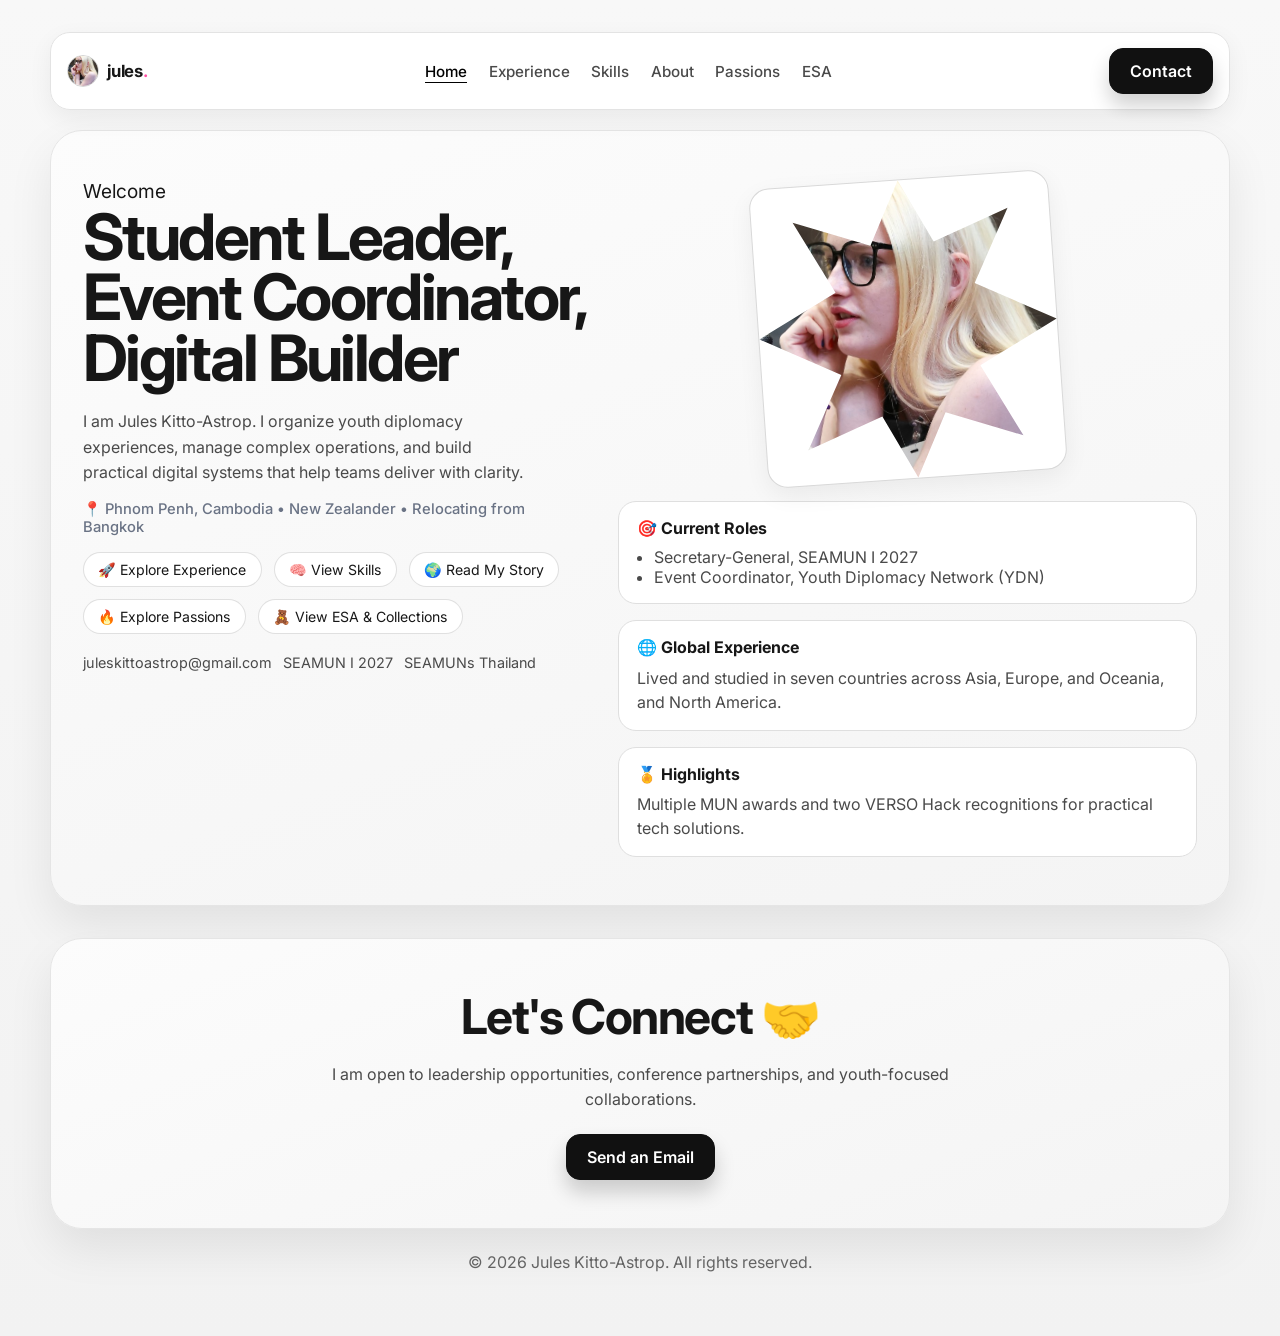
==== index.html @ 51fb6c1b "Add ESA page with featured support animal profiles. Introduce a new Emotional Support Animals page, " ====
<!DOCTYPE html>
<html lang="en">
  <head>
    <meta charset="UTF-8" />
    <meta name="viewport" content="width=device-width, initial-scale=1.0" />
    <title>Jules Kitto-Astrop - Home</title>
    <meta
      name="description"
      content="Home page for Jules Kitto-Astrop - student leader, event coordinator, and youth diplomacy organizer."
    />
    <link rel="preconnect" href="https://fonts.googleapis.com" />
    <link rel="preconnect" href="https://fonts.gstatic.com" crossorigin />
    <link
      href="https://fonts.googleapis.com/css2?family=Inter:wght@400;500;600;700;800&display=swap"
      rel="stylesheet"
    />
    <link rel="stylesheet" href="styles.css" />
  </head>
  <body>
    <div class="grain-overlay"></div>
    <header class="site-header">
      <a class="logo" href="index.html">
        <img src="assets/profile-photo.png" alt="Jules Kitto-Astrop" />
        <span>jules<span class="logo-dot">.</span></span>
      </a>
      <button class="menu-toggle" aria-label="Toggle menu" aria-expanded="false">
        <span></span><span></span><span></span>
      </button>
      <nav class="site-nav" id="site-nav">
        <a class="nav-current" href="index.html">Home</a>
        <a href="experience.html">Experience</a>
        <a href="skills.html">Skills</a>
        <a href="about.html">About</a>
        <a href="passions.html">Passions</a>
        <a href="esa.html">ESA</a>
      </nav>
      <a class="cta-button" href="mailto:juleskittoastrop@gmail.com">Contact</a>
    </header>

    <main>
      <section class="hero shell-card reveal-target" id="home">
        <div class="hero-copy">
          <p class="eyebrow">Welcome</p>
          <h1>Student Leader, Event Coordinator, Digital Builder</h1>
          <p class="hero-description">
            I am Jules Kitto-Astrop. I organize youth diplomacy experiences,
            manage complex operations, and build practical digital systems that
            help teams deliver with clarity.
          </p>
          <p class="hero-meta">📍 Phnom Penh, Cambodia • New Zealander • Relocating from Bangkok</p>
          <div class="quick-links">
            <a href="experience.html">🚀 Explore Experience</a>
            <a href="skills.html">🧠 View Skills</a>
            <a href="about.html">🌍 Read My Story</a>
            <a href="passions.html">🔥 Explore Passions</a>
            <a href="esa.html">🧸 View ESA & Collections</a>
          </div>
          <div class="social-row">
            <a href="mailto:juleskittoastrop@gmail.com">juleskittoastrop@gmail.com</a>
            <a href="https://seamun.com" target="_blank" rel="noreferrer">SEAMUN I 2027</a>
            <a href="https://seamuns.site" target="_blank" rel="noreferrer">SEAMUNs Thailand</a>
          </div>
        </div>

        <div class="hero-visual" aria-label="Professional highlights">
          <figure class="star-profile">
            <img src="assets/profile-photo.png" alt="Jules Kitto-Astrop at a conference" />
          </figure>
          <article class="stat-card">
            <h3>🎯 Current Roles</h3>
            <ul>
              <li>Secretary-General, SEAMUN I 2027</li>
              <li>Event Coordinator, Youth Diplomacy Network (YDN)</li>
            </ul>
          </article>
          <article class="stat-card">
            <h3>🌐 Global Experience</h3>
            <p>
              Lived and studied in seven countries across Asia, Europe, and
              Oceania, and North America.
            </p>
          </article>
          <article class="stat-card">
            <h3>🏅 Highlights</h3>
            <p>
              Multiple MUN awards and two VERSO Hack recognitions for practical
              tech solutions.
            </p>
          </article>
        </div>
      </section>

      <section class="contact-section shell-card reveal-target">
        <h2>Let's Connect 🤝</h2>
        <p>
          I am open to leadership opportunities, conference partnerships, and
          youth-focused collaborations.
        </p>
        <a href="mailto:juleskittoastrop@gmail.com" class="cta-button">Send an Email</a>
      </section>
    </main>

    <footer>
      <p>© <span id="year"></span> Jules Kitto-Astrop. All rights reserved.</p>
    </footer>

    <script src="script.js"></script>
  </body>
</html>
---- styles.css ----
:root {
  --bg: #f2f2f2;
  --card: #f7f7f7;
  --surface: #ffffff;
  --text: #171717;
  --muted: #4a4a4a;
  --line: rgba(0, 0, 0, 0.12);
  --primary: #111111;
  --shadow-lg: 0 20px 45px rgba(0, 0, 0, 0.08);
  --shadow-sm: 0 8px 24px rgba(0, 0, 0, 0.06);
}

* {
  box-sizing: border-box;
}

html {
  scroll-behavior: smooth;
}

body {
  margin: 0;
  font-family: "Inter", sans-serif;
  background: linear-gradient(180deg, #f8f8f8, var(--bg));
  color: var(--text);
  min-height: 100vh;
  padding: 2rem 1.25rem 3rem;
}

.grain-overlay {
  position: fixed;
  inset: 0;
  pointer-events: none;
  background-image: radial-gradient(rgba(45, 58, 80, 0.06) 0.35px, transparent 0.35px);
  background-size: 4px 4px;
  opacity: 0.18;
  z-index: -1;
}

.site-header {
  max-width: 1180px;
  margin: 0 auto 1.25rem;
  background: rgba(255, 255, 255, 0.92);
  border: 1px solid #e3e3e3;
  backdrop-filter: blur(16px);
  border-radius: 20px;
  padding: 0.95rem 1rem;
  display: flex;
  align-items: center;
  justify-content: space-between;
  gap: 1rem;
  box-shadow: var(--shadow-sm);
  position: sticky;
  top: 1rem;
  z-index: 10;
}

.logo {
  display: inline-flex;
  align-items: center;
  gap: 0.5rem;
  text-decoration: none;
  font-weight: 700;
  font-size: 1.05rem;
  color: var(--text);
  letter-spacing: -0.01em;
  white-space: nowrap;
}

.logo img {
  width: 32px;
  height: 32px;
  border-radius: 999px;
  object-fit: cover;
  border: 1px solid #d4d4d4;
}

.logo-dot {
  color: #ff4fa3;
}

.site-nav {
  display: flex;
  gap: 1.35rem;
}

.site-nav a {
  text-decoration: none;
  color: var(--muted);
  font-weight: 500;
  font-size: 0.95rem;
}

.site-nav a.nav-current {
  color: #000000;
  text-decoration: underline;
  text-underline-offset: 5px;
}

.site-nav a:hover,
.site-nav a:focus-visible {
  color: #000000;
}

.cta-button {
  display: inline-flex;
  align-items: center;
  justify-content: center;
  border: 1px solid #111111;
  border-radius: 14px;
  background: #111111;
  color: #ffffff;
  text-decoration: none;
  font-weight: 600;
  padding: 0.75rem 1.25rem;
  box-shadow: 0 12px 20px rgba(0, 0, 0, 0.18);
  transition: transform 0.25s ease;
}

.cta-button:hover,
.cta-button:focus-visible {
  transform: translateY(-2px);
}

.menu-toggle {
  display: none;
  background: transparent;
  border: 0;
  width: 42px;
  height: 42px;
  border-radius: 10px;
  cursor: pointer;
}

.menu-toggle span {
  display: block;
  width: 22px;
  height: 2px;
  background: var(--text);
  margin: 4px auto;
}

main {
  max-width: 1180px;
  margin: 0 auto;
  display: grid;
  gap: 2rem;
}

.shell-card {
  background: linear-gradient(160deg, #fcfcfc, #f4f4f4);
  border: 1px solid #e5e5e5;
  border-radius: 32px;
  box-shadow: var(--shadow-lg);
}

.hero {
  padding: 3rem 2rem;
  display: grid;
  grid-template-columns: 1fr 1.15fr;
  gap: 2rem;
  overflow: hidden;
}

.eyebrow {
  font-size: 1.2rem;
  margin: 0 0 0.2rem;
}

h1 {
  margin: 0;
  font-size: clamp(2.2rem, 5vw, 4.2rem);
  line-height: 0.95;
  letter-spacing: -0.04em;
  text-transform: none;
}

.hero-description {
  max-width: 440px;
  margin: 1.25rem 0;
  color: var(--muted);
  line-height: 1.6;
}

.hero-meta {
  margin: -0.35rem 0 1rem;
  color: #6a7385;
  font-weight: 500;
  font-size: 0.92rem;
}

.quick-links {
  display: flex;
  flex-wrap: wrap;
  gap: 0.75rem;
  margin-bottom: 1.25rem;
}

.quick-links a {
  text-decoration: none;
  color: var(--text);
  background: #ffffff;
  border-radius: 999px;
  border: 1px solid var(--line);
  font-size: 0.88rem;
  padding: 0.5rem 0.9rem;
}

.social-row {
  display: flex;
  flex-wrap: wrap;
  gap: 0.7rem;
  align-items: center;
  color: var(--muted);
  font-size: 0.9rem;
}

.social-row a {
  color: inherit;
  text-decoration: none;
}

.social-row a:hover {
  color: var(--primary);
}

.hero-visual {
  display: grid;
  grid-template-columns: 1fr;
  gap: 1rem;
}

.star-profile {
  margin: 0 auto 0.35rem;
  width: min(300px, 75%);
  aspect-ratio: 1 / 1;
  padding: 10px;
  background: #ffffff;
  border: 1px solid #d9d9d9;
  border-radius: 20px;
  box-shadow: var(--shadow-sm);
  transform: rotate(-4deg);
}

.star-profile img {
  width: 100%;
  height: 100%;
  object-fit: cover;
  object-position: 52% 32%;
  transform: scale(1.14);
  display: block;
  clip-path: polygon(
    50% 3%,
    60% 23%,
    84% 14%,
    72% 37%,
    97% 50%,
    72% 63%,
    84% 86%,
    60% 77%,
    50% 97%,
    40% 77%,
    16% 86%,
    28% 63%,
    3% 50%,
    28% 37%,
    16% 14%,
    40% 23%
  );
}

.stat-card {
  border-radius: 18px;
  border: 1px solid #dfdfdf;
  background: #ffffff;
  padding: 1rem 1.1rem;
}

.stat-card h3 {
  margin: 0 0 0.55rem;
  font-size: 1rem;
}

.stat-card ul {
  margin: 0;
  padding-left: 1.1rem;
  color: var(--muted);
}

.stat-card p {
  margin: 0;
  color: var(--muted);
  line-height: 1.5;
}

.browser-section {
  padding: 1.7rem;
}

.browser-frame {
  border: 1px solid #dddddd;
  border-radius: 22px;
  overflow: hidden;
  background: #fff;
}

.browser-bar {
  display: flex;
  align-items: center;
  gap: 0.45rem;
  padding: 0.7rem 0.9rem;
  border-bottom: 1px solid #e9e9e9;
}

.browser-bar span {
  width: 10px;
  height: 10px;
  border-radius: 999px;
}

.browser-bar span:nth-child(1) {
  background: #acacac;
}

.browser-bar span:nth-child(2) {
  background: #8f8f8f;
}

.browser-bar span:nth-child(3) {
  background: #6d6d6d;
}

.browser-bar p {
  margin: 0 auto;
  color: #6f6f6f;
  font-size: 0.85rem;
}

.browser-content {
  padding: clamp(1.5rem, 5vw, 3.25rem);
  min-height: 360px;
}

.browser-content .intro {
  color: #6b6b6b;
  margin: 0 0 0.65rem;
  text-transform: uppercase;
  letter-spacing: 0.08em;
  font-size: 0.78rem;
}

.browser-content h2 {
  max-width: 850px;
  margin: 0;
  line-height: 1.1;
  font-size: clamp(2rem, 5vw, 4rem);
  letter-spacing: -0.04em;
}

.floating-tags {
  display: flex;
  flex-wrap: wrap;
  gap: 0.75rem;
  margin-top: 1.5rem;
}

.floating-tags span {
  padding: 0.35rem 0.75rem;
  border-radius: 999px;
  font-size: 0.92rem;
  font-weight: 500;
  transform: none;
  border: 1px solid #d4d4d4;
  background: #f7f7f7;
}

.services-section h2,
.works-section h2 {
  font-size: clamp(1.7rem, 4vw, 2.4rem);
  margin: 0 0 1rem;
}

.page-intro {
  padding: clamp(1.6rem, 5vw, 2.8rem);
}

.info-panel {
  padding: clamp(1.4rem, 4vw, 2rem);
}

.info-panel h2 {
  margin: 0 0 1rem;
  font-size: clamp(1.35rem, 3.2vw, 2rem);
}

.passport-section .passport-frame {
  border: 1px solid #d9d9d9;
  border-radius: 28px;
  background: #ffffff;
  padding: 0.6rem;
  box-shadow: var(--shadow-sm);
  overflow: hidden;
}

.passport-section img {
  width: 100%;
  height: auto;
  display: block;
  border-radius: 22px;
}

.info-grid {
  display: grid;
  grid-template-columns: repeat(2, minmax(0, 1fr));
  gap: 1rem;
}

.service-grid,
.works-grid {
  display: grid;
  grid-template-columns: repeat(3, minmax(0, 1fr));
  gap: 1rem;
}

.service-grid article,
.work-card {
  background: #f8f8f8;
  border: 1px solid var(--line);
  border-radius: 18px;
  padding: 1.25rem;
  box-shadow: var(--shadow-sm);
  position: relative;
}

.service-grid h3,
.work-card h3 {
  margin: 0 0 0.5rem;
  font-size: 1.1rem;
}

.service-grid p,
.work-card p {
  margin: 0;
  color: var(--muted);
  line-height: 1.55;
}

.esa-feature-card img {
  width: 100%;
  max-width: 190px;
  display: block;
  margin: 0 auto 0.7rem;
}

.esa-feature-card p + p {
  margin-top: 0.32rem;
}

.work-card ul {
  margin: 0.65rem 0 0;
  padding-left: 1.1rem;
  color: var(--muted);
  line-height: 1.55;
}

.work-card li + li {
  margin-top: 0.35rem;
}

.experience-logo {
  width: 76px;
  height: 76px;
  object-fit: contain;
  display: block;
  margin: 0;
  position: absolute;
  top: 1rem;
  right: 1rem;
}

.work-card.has-experience-logo {
  padding-right: 6.4rem;
}

.school-logo {
  width: 68px;
  height: 68px;
  object-fit: contain;
  display: block;
  margin: 0;
  position: absolute;
  right: 0.95rem;
  bottom: 0.9rem;
}

.logo-tight {
  object-fit: cover;
  transform: scale(1.28);
  transform-origin: center;
}

.work-card.has-school-logo {
  padding-right: 5.6rem;
  padding-bottom: 5.2rem;
}

.education-3d-timeline {
  display: flex;
  gap: 0.7rem;
  overflow-x: auto;
  padding: 0.35rem;
  scroll-snap-type: x mandatory;
  scroll-behavior: smooth;
}

.timeline-node {
  flex: 0 0 90px;
  min-height: 96px;
  scroll-snap-align: center;
  display: flex;
  align-items: center;
  justify-content: center;
  gap: 0.65rem;
  background: #f8f8f8;
  border: 1px solid #d9d9d9;
  border-radius: 16px;
  padding: 0.7rem;
  box-shadow: var(--shadow-sm);
  transition: flex-basis 260ms ease, transform 260ms ease, border-color 260ms ease, box-shadow 260ms ease;
  cursor: pointer;
  transform: translateY(0);
}

.timeline-node:hover,
.timeline-node:focus-visible,
.timeline-node.is-active {
  flex-basis: 340px;
  justify-content: flex-start;
  transform: translateY(-1px);
  border-color: #111111;
  box-shadow: 0 12px 24px rgba(0, 0, 0, 0.14);
}

.timeline-node:focus-visible {
  outline: 2px solid #111111;
  outline-offset: 2px;
}

.timeline-details {
  max-width: 0;
  opacity: 0;
  overflow: hidden;
  transform: translateX(8px);
  transition: max-width 260ms ease, opacity 220ms ease, transform 220ms ease;
}

.timeline-node:hover .timeline-details,
.timeline-node:focus-visible .timeline-details,
.timeline-node.is-active .timeline-details {
  max-width: 280px;
  opacity: 1;
  transform: translateX(0);
}

.timeline-grade {
  display: inline-block;
  font-size: 0.8rem;
  font-weight: 700;
  letter-spacing: 0.03em;
  color: #3f3f3f;
  text-transform: uppercase;
  margin-bottom: 0.3rem;
}

.timeline-node h3 {
  margin: 0;
  font-size: 1rem;
}

.timeline-logo {
  width: 60px;
  height: 60px;
  object-fit: contain;
  display: block;
  flex-shrink: 0;
}

.timeline-logo.logo-tight {
  object-fit: cover;
  transform: scale(1.2);
}

.journey-map-wrap {
  position: relative;
  margin-top: 0.65rem;
  width: 100%;
  aspect-ratio: 950 / 620;
  border-radius: 18px;
  border: 1px solid #dbdbdb;
  background:
    radial-gradient(circle at 10% 18%, rgba(29, 87, 150, 0.08), transparent 36%),
    radial-gradient(circle at 82% 78%, rgba(18, 124, 111, 0.09), transparent 38%),
    linear-gradient(180deg, #fbfbfb, #f2f2f2);
  overflow: hidden;
}

.journey-controls {
  display: flex;
  align-items: center;
  gap: 0.45rem;
  margin-top: 0.35rem;
}

.journey-play-button {
  border: 1px solid #111111;
  background: #111111;
  color: #ffffff;
  border-radius: 999px;
  padding: 0.45rem 0.85rem;
  font-size: 0.82rem;
  font-weight: 600;
  cursor: pointer;
}

.journey-zoom-button {
  border: 1px solid #979797;
  background: #ffffff;
  color: #212121;
  border-radius: 999px;
  padding: 0.34rem 0.65rem;
  font-size: 0.78rem;
  font-weight: 600;
  cursor: pointer;
}

.journey-map-lines {
  position: absolute;
  inset: 0;
  width: 100%;
  height: 100%;
  z-index: 2;
}

.journey-map-scene {
  position: absolute;
  inset: 0;
  transform-origin: center center;
  transition: transform 180ms ease;
}

.journey-world-map {
  position: absolute;
  inset: 0;
  width: 100%;
  height: 100%;
  object-fit: fill;
  opacity: 0.4;
  filter: grayscale(0.2) contrast(1.1);
}

.journey-map-lines polyline {
  fill: none;
  stroke: #27364f;
  stroke-width: 3;
  stroke-linecap: round;
  stroke-linejoin: round;
  stroke-dasharray: 10 7;
  opacity: 0.9;
}

.journey-travel-dot {
  position: absolute;
  width: auto;
  height: auto;
  font-size: 1.75rem;
  line-height: 1;
  transform: translate(-50%, -50%) rotate(var(--plane-rotation, 0deg));
  transform-origin: center center;
  z-index: 4;
  pointer-events: none;
}

.journey-point {
  position: absolute;
  left: var(--x);
  top: var(--y);
  width: 0;
  height: 0;
  z-index: 3;
}

.point-pin {
  position: absolute;
  left: 0;
  top: 50%;
  transform: translate(-50%, -50%);
  font-size: 1.15rem;
  line-height: 1;
  transition: transform 160ms ease;
}

.journey-point:hover .point-pin,
.journey-point:focus-within .point-pin {
  transform: translate(-50%, -50%) scale(1.45);
}

.journey-country-popup {
  position: absolute;
  width: 220px;
  background: rgba(255, 255, 255, 0.96);
  border: 1px solid #d7d7d7;
  border-radius: 14px;
  box-shadow: 0 14px 30px rgba(0, 0, 0, 0.16);
  padding: 0.5rem;
  z-index: 5;
  opacity: 0;
  pointer-events: none;
  transition: opacity 140ms ease;
}

.journey-country-popup.is-visible {
  opacity: 1;
}

.journey-country-popup img {
  width: 100%;
  height: 90px;
  object-fit: cover;
  border-radius: 10px;
  display: block;
}

.journey-country-popup h3 {
  margin: 0.45rem 0 0.15rem;
  font-size: 0.92rem;
}

.journey-country-popup p {
  margin: 0.08rem 0;
  font-size: 0.75rem;
  color: #333333;
  line-height: 1.35;
}

.work-card a {
  text-decoration: none;
  display: inline-block;
  margin-top: 1rem;
  color: #151515;
  font-weight: 600;
  border-bottom: 1px solid #151515;
}

.contact-section {
  padding: clamp(1.5rem, 5vw, 3rem);
  text-align: center;
}

.contact-section h2 {
  margin: 0;
  font-size: clamp(1.8rem, 4.5vw, 3rem);
  letter-spacing: -0.03em;
}

.contact-section p {
  max-width: 680px;
  margin: 0.95rem auto 1.35rem;
  color: var(--muted);
  line-height: 1.6;
}

footer {
  text-align: center;
  margin-top: 1.4rem;
  color: #666666;
}

.reveal {
  opacity: 0;
  transform: translateY(22px);
  transition: opacity 0.75s ease, transform 0.75s ease;
}

.reveal.is-visible {
  opacity: 1;
  transform: translateY(0);
}

@media (max-width: 1040px) {
  .hero {
    grid-template-columns: 1fr;
  }

  .service-grid,
  .works-grid {
    grid-template-columns: repeat(2, minmax(0, 1fr));
  }
}

@media (max-width: 760px) {
  body {
    padding: 1rem 0.9rem 2rem;
  }

  .site-header {
    flex-wrap: wrap;
  }

  .menu-toggle {
    display: block;
    margin-left: auto;
  }

  .site-nav {
    width: 100%;
    display: none;
    order: 3;
    padding-top: 0.25rem;
    justify-content: flex-start;
  }

  .site-nav.is-open {
    display: flex;
  }

  .cta-button {
    display: none;
  }

  .hero {
    padding: 1.4rem 1rem;
  }

  .star-profile {
    width: min(250px, 82%);
    transform: rotate(-2deg);
  }

  .service-grid,
  .works-grid,
  .info-grid {
    grid-template-columns: 1fr;
  }

  .experience-logo {
    width: 62px;
    height: 62px;
    top: 0.85rem;
    right: 0.85rem;
  }

  .work-card.has-experience-logo {
    padding-right: 5.25rem;
  }

  .school-logo {
    width: 60px;
    height: 60px;
    right: 0.8rem;
    bottom: 0.8rem;
  }

  .work-card.has-school-logo {
    padding-right: 5rem;
    padding-bottom: 4.8rem;
  }

  .education-3d-timeline {
    gap: 0.55rem;
  }

  .timeline-node {
    flex-basis: 84px;
    min-height: 90px;
    padding: 0.6rem;
  }

  .timeline-node:hover,
  .timeline-node:focus-visible,
  .timeline-node.is-active {
    flex-basis: 268px;
  }

  .timeline-details {
    max-width: 0;
  }

  .timeline-node:hover .timeline-details,
  .timeline-node:focus-visible .timeline-details,
  .timeline-node.is-active .timeline-details {
    max-width: 190px;
  }

  .timeline-logo {
    width: 52px;
    height: 52px;
  }

  .journey-map-wrap {
    aspect-ratio: 950 / 620;
  }

  .point-label {
    font-size: 0.7rem;
  }

}
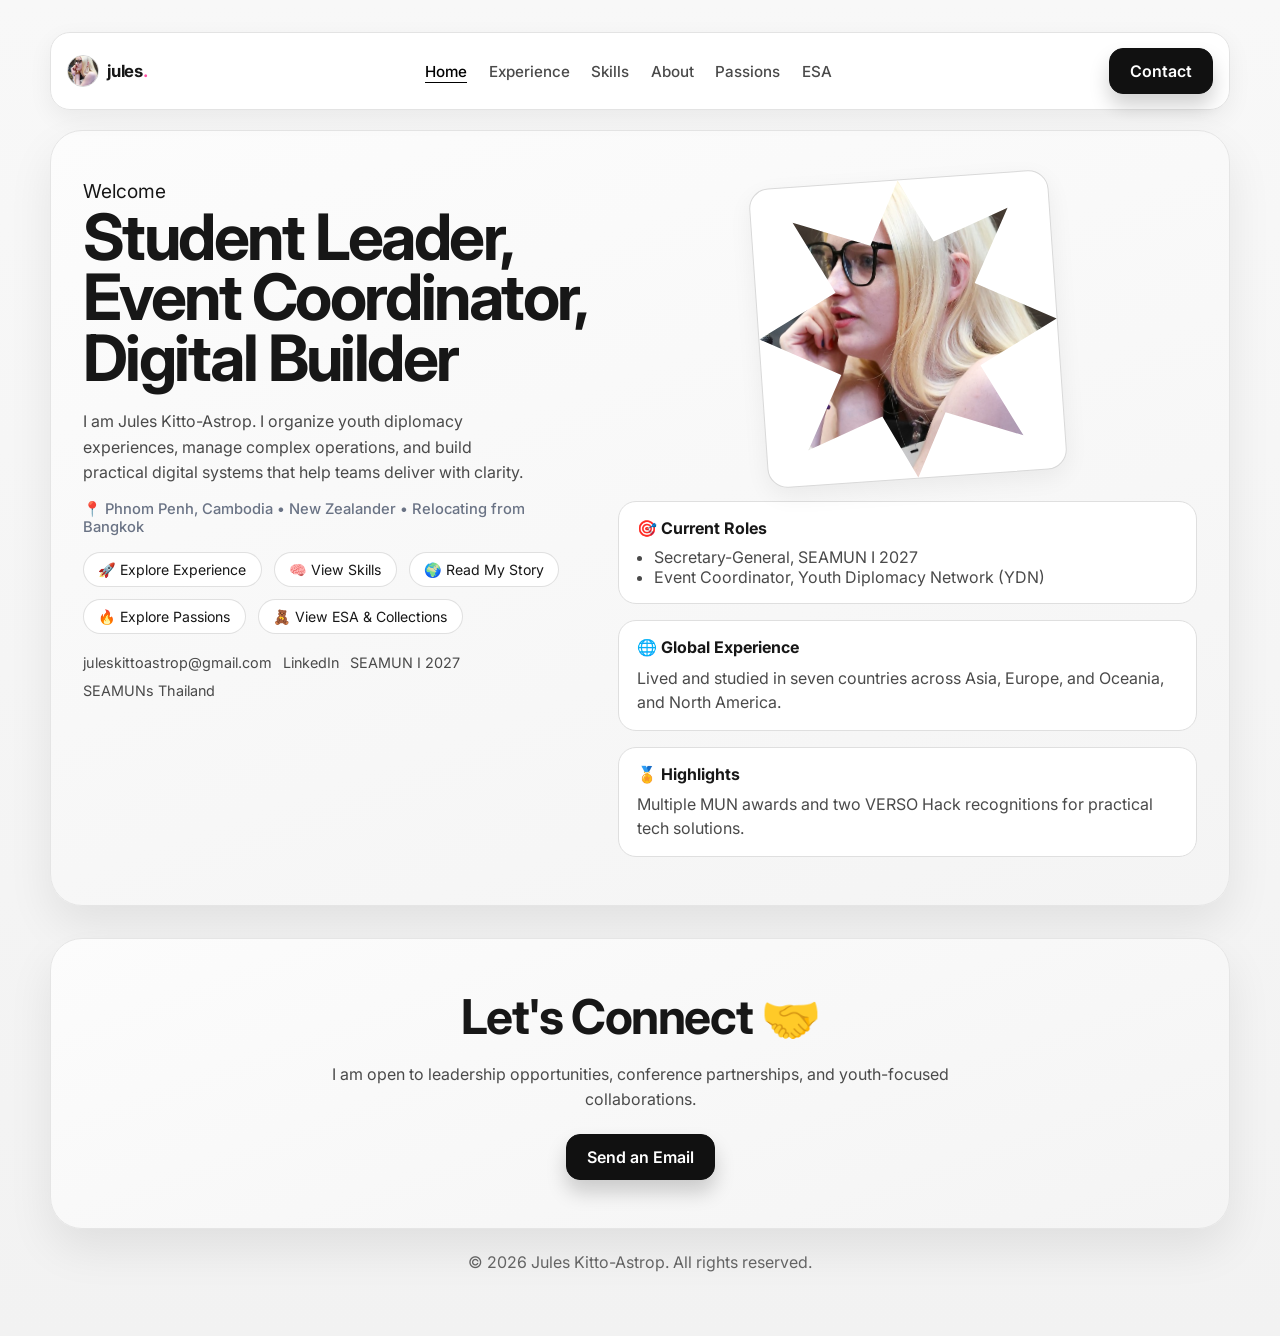
==== commit ec23d2aa: "Add LinkedIn profile link to homepage contact row. Include a direct LinkedIn link alongside email an" ====
--- a/index.html
+++ b/index.html
@@ -57,6 +57,7 @@
           </div>
           <div class="social-row">
             <a href="mailto:juleskittoastrop@gmail.com">juleskittoastrop@gmail.com</a>
+            <a href="https://www.linkedin.com/in/jules-kitto-astrop-10a693330" target="_blank" rel="noreferrer">LinkedIn</a>
             <a href="https://seamun.com" target="_blank" rel="noreferrer">SEAMUN I 2027</a>
             <a href="https://seamuns.site" target="_blank" rel="noreferrer">SEAMUNs Thailand</a>
           </div>
--- a/styles.css
+++ b/styles.css
@@ -456,6 +456,47 @@
   margin-top: 0.32rem;
 }
 
+.esa-fun-fact {
+  position: absolute;
+  top: 0.7rem;
+  right: 0.7rem;
+  z-index: 2;
+}
+
+.esa-fun-fact-icon {
+  display: inline-grid;
+  place-items: center;
+  width: 1.4rem;
+  height: 1.4rem;
+  border-radius: 999px;
+  background: #ffffff;
+  border: 1px solid #d5d5d5;
+  font-size: 0.8rem;
+  cursor: help;
+}
+
+.esa-fun-fact-text {
+  position: absolute;
+  top: calc(100% + 0.4rem);
+  right: 0;
+  width: 220px;
+  padding: 0.45rem 0.55rem;
+  border-radius: 10px;
+  border: 1px solid #d5d5d5;
+  background: #ffffff;
+  color: #232323;
+  font-size: 0.74rem;
+  line-height: 1.35;
+  box-shadow: 0 10px 20px rgba(0, 0, 0, 0.12);
+  opacity: 0;
+  pointer-events: none;
+  transition: opacity 120ms ease;
+}
+
+.esa-fun-fact:hover .esa-fun-fact-text {
+  opacity: 1;
+}
+
 .work-card ul {
   margin: 0.65rem 0 0;
   padding-left: 1.1rem;
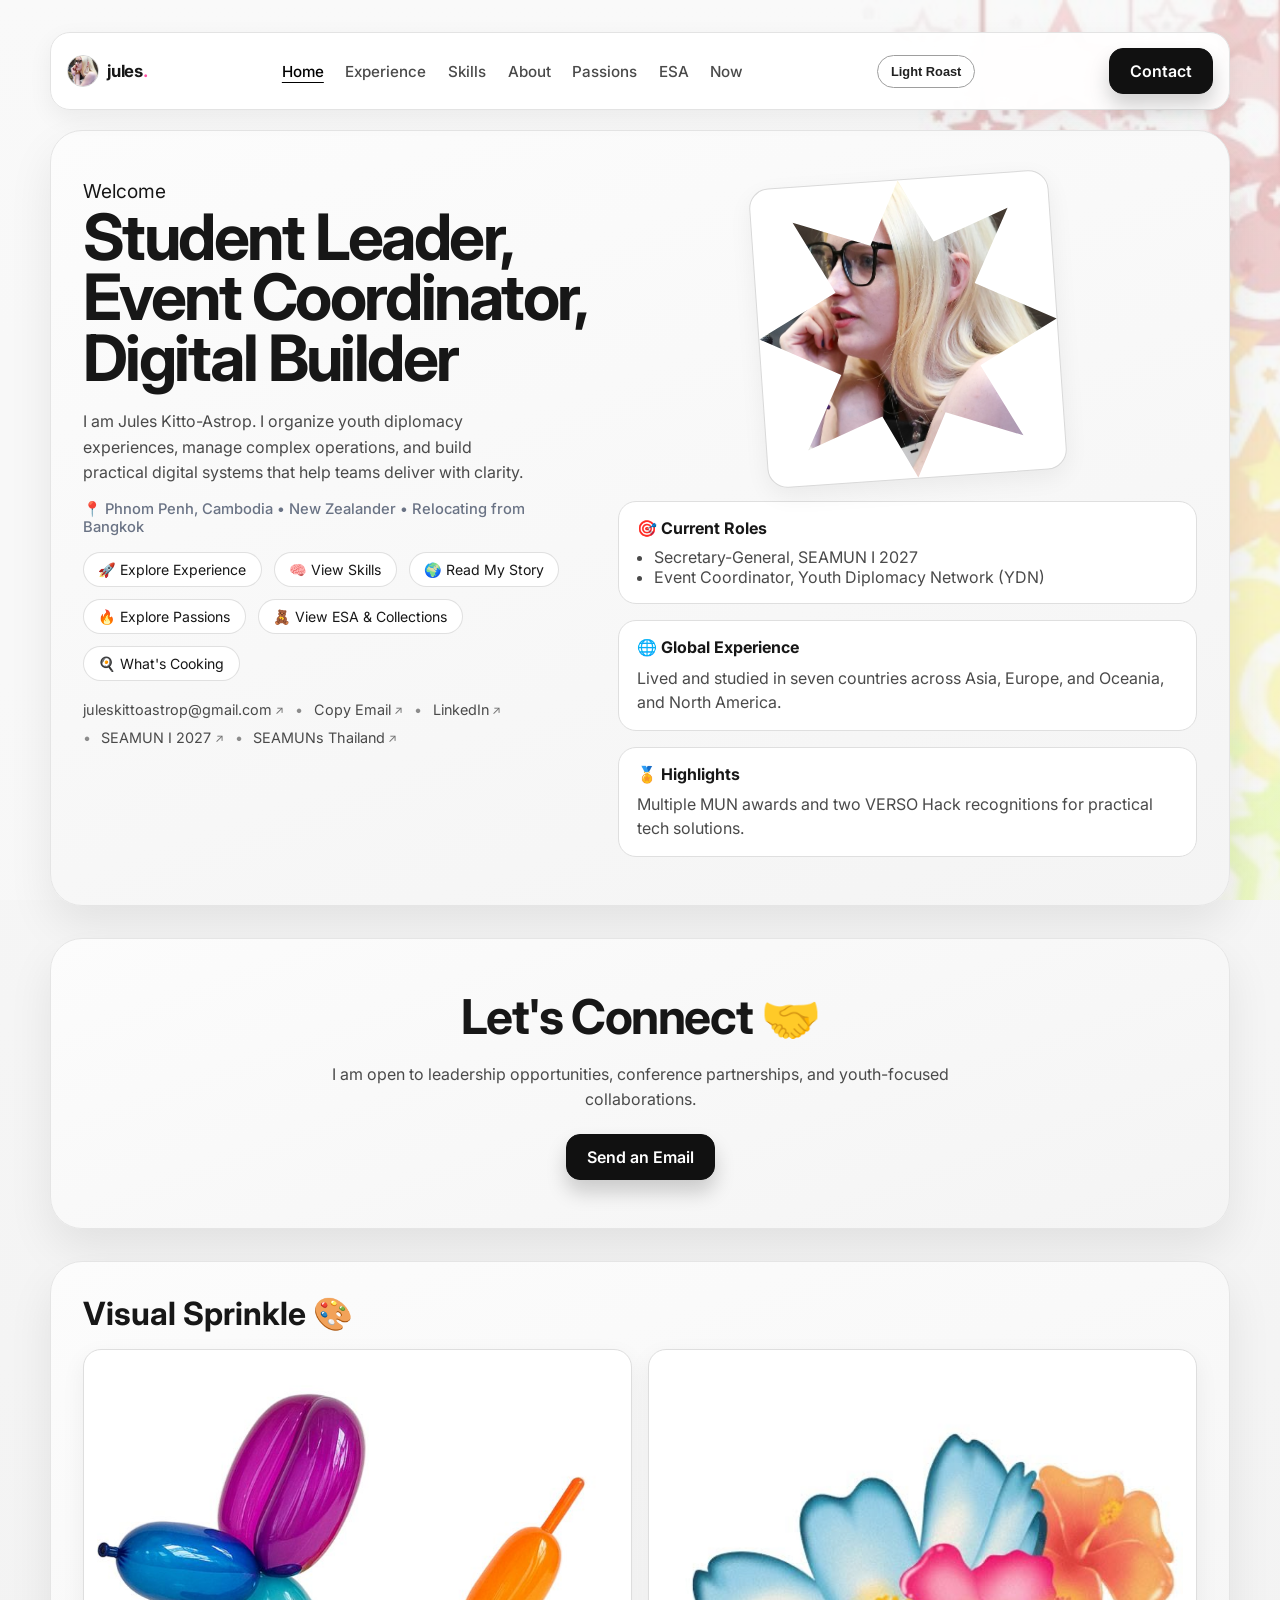
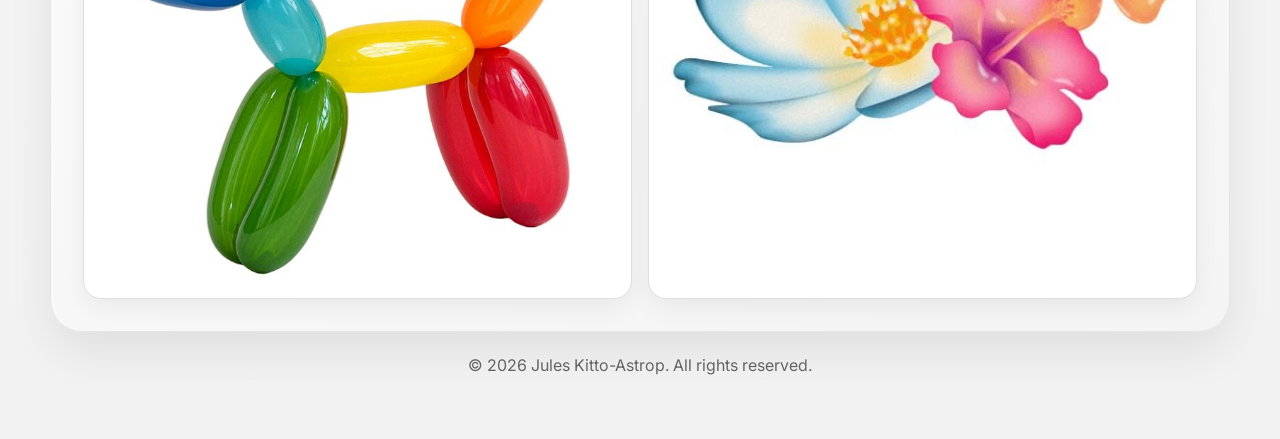
==== commit 181ed2cd: "Add toast-themed interactions, now page, and decorative graphics. Introduce roast-mode theme toggles" ====
--- a/index.html
+++ b/index.html
@@ -33,7 +33,9 @@
         <a href="about.html">About</a>
         <a href="passions.html">Passions</a>
         <a href="esa.html">ESA</a>
+        <a href="now.html">Now</a>
       </nav>
+      <button class="theme-roast-toggle" type="button" data-theme-toggle>Light Roast</button>
       <a class="cta-button" href="mailto:juleskittoastrop@gmail.com">Contact</a>
     </header>
 
@@ -54,9 +56,11 @@
             <a href="about.html">🌍 Read My Story</a>
             <a href="passions.html">🔥 Explore Passions</a>
             <a href="esa.html">🧸 View ESA & Collections</a>
+            <a href="now.html">🍳 What's Cooking</a>
           </div>
           <div class="social-row">
             <a href="mailto:juleskittoastrop@gmail.com">juleskittoastrop@gmail.com</a>
+            <a href="#" data-copy-text="juleskittoastrop@gmail.com">Copy Email</a>
             <a href="https://www.linkedin.com/in/jules-kitto-astrop-10a693330" target="_blank" rel="noreferrer">LinkedIn</a>
             <a href="https://seamun.com" target="_blank" rel="noreferrer">SEAMUN I 2027</a>
             <a href="https://seamuns.site" target="_blank" rel="noreferrer">SEAMUNs Thailand</a>
@@ -99,6 +103,18 @@
         </p>
         <a href="mailto:juleskittoastrop@gmail.com" class="cta-button">Send an Email</a>
       </section>
+
+      <section class="shell-card info-panel reveal-target graphic-showcase">
+        <h2>Visual Sprinkle 🎨</h2>
+        <div class="graphic-showcase-grid">
+          <article class="graphic-chip">
+            <img src="assets/graphic-balloon-dog.png" alt="Colorful balloon dog graphic" />
+          </article>
+          <article class="graphic-chip">
+            <img src="assets/graphic-flowers.png" alt="Colorful flower graphic cluster" />
+          </article>
+        </div>
+      </section>
     </main>
 
     <footer>
--- a/styles.css
+++ b/styles.css
@@ -10,6 +10,18 @@
   --shadow-sm: 0 8px 24px rgba(0, 0, 0, 0.06);
 }
 
+:root[data-theme="dark"] {
+  --bg: #111214;
+  --card: #17191d;
+  --surface: #1c1f24;
+  --text: #f2f3f5;
+  --muted: #c2c6cd;
+  --line: rgba(255, 255, 255, 0.14);
+  --primary: #f7f7f7;
+  --shadow-lg: 0 20px 45px rgba(0, 0, 0, 0.45);
+  --shadow-sm: 0 8px 24px rgba(0, 0, 0, 0.4);
+}
+
 * {
   box-sizing: border-box;
 }
@@ -31,9 +43,19 @@
   position: fixed;
   inset: 0;
   pointer-events: none;
-  background-image: radial-gradient(rgba(45, 58, 80, 0.06) 0.35px, transparent 0.35px);
-  background-size: 4px 4px;
-  opacity: 0.18;
+  background-image:
+    url("assets/screen-overlay.png"),
+    radial-gradient(rgba(45, 58, 80, 0.06) 0.35px, transparent 0.35px);
+  background-size:
+    cover,
+    4px 4px;
+  background-repeat:
+    no-repeat,
+    repeat;
+  background-position:
+    center,
+    top left;
+  opacity: 0.22;
   z-index: -1;
 }
 
@@ -55,6 +77,11 @@
   z-index: 10;
 }
 
+:root[data-theme="dark"] .site-header {
+  background: rgba(22, 24, 29, 0.92);
+  border-color: rgba(255, 255, 255, 0.12);
+}
+
 .logo {
   display: inline-flex;
   align-items: center;
@@ -122,6 +149,24 @@
   transform: translateY(-2px);
 }
 
+.theme-roast-toggle {
+  border: 1px solid #9e9e9e;
+  border-radius: 999px;
+  background: #ffffff;
+  color: #212121;
+  font-size: 0.8rem;
+  font-weight: 600;
+  padding: 0.5rem 0.8rem;
+  cursor: pointer;
+  white-space: nowrap;
+}
+
+:root[data-theme="dark"] .theme-roast-toggle {
+  background: #2a2d33;
+  border-color: #4c525b;
+  color: #ededed;
+}
+
 .menu-toggle {
   display: none;
   background: transparent;
@@ -218,10 +263,63 @@
 .social-row a {
   color: inherit;
   text-decoration: none;
+  display: inline-flex;
+  align-items: center;
+  gap: 0.2rem;
 }
 
 .social-row a:hover {
   color: var(--primary);
+}
+
+.social-row a::after {
+  content: "↗";
+  font-size: 0.72rem;
+  opacity: 0.78;
+  text-decoration: none;
+}
+
+.social-row a + a::before {
+  content: "•";
+  margin-right: 0.45rem;
+  color: #8c8c8c;
+  text-decoration: none;
+}
+
+.toast-stack {
+  position: fixed;
+  top: 1.2rem;
+  right: 1.2rem;
+  display: grid;
+  gap: 0.55rem;
+  z-index: 1200;
+}
+
+.toast-bite {
+  background: #171717;
+  color: #ffffff;
+  border-radius: 12px;
+  border: 1px solid rgba(255, 255, 255, 0.2);
+  box-shadow: 0 12px 22px rgba(0, 0, 0, 0.24);
+  padding: 0.58rem 0.75rem;
+  font-size: 0.8rem;
+  line-height: 1.35;
+  opacity: 0;
+  transform: translateY(-6px);
+  animation: toast-in 180ms ease forwards;
+}
+
+:root[data-theme="dark"] .toast-bite {
+  background: #f4f4f4;
+  color: #1b1b1b;
+  border-color: rgba(0, 0, 0, 0.16);
+}
+
+@keyframes toast-in {
+  to {
+    opacity: 1;
+    transform: translateY(0);
+  }
 }
 
 .hero-visual {
@@ -792,6 +890,27 @@
   border-bottom: 1px solid #151515;
 }
 
+.graphic-showcase-grid {
+  display: grid;
+  grid-template-columns: repeat(2, minmax(0, 1fr));
+  gap: 1rem;
+}
+
+.graphic-chip {
+  background: #ffffff;
+  border: 1px solid #dedede;
+  border-radius: 18px;
+  padding: 0.8rem;
+  box-shadow: var(--shadow-sm);
+}
+
+.graphic-chip img {
+  width: 100%;
+  height: auto;
+  display: block;
+  border-radius: 12px;
+}
+
 .contact-section {
   padding: clamp(1.5rem, 5vw, 3rem);
   text-align: center;
@@ -868,6 +987,10 @@
     display: none;
   }
 
+  .theme-roast-toggle {
+    margin-left: auto;
+  }
+
   .hero {
     padding: 1.4rem 1rem;
   }
@@ -880,6 +1003,10 @@
   .service-grid,
   .works-grid,
   .info-grid {
+    grid-template-columns: 1fr;
+  }
+
+  .graphic-showcase-grid {
     grid-template-columns: 1fr;
   }
 
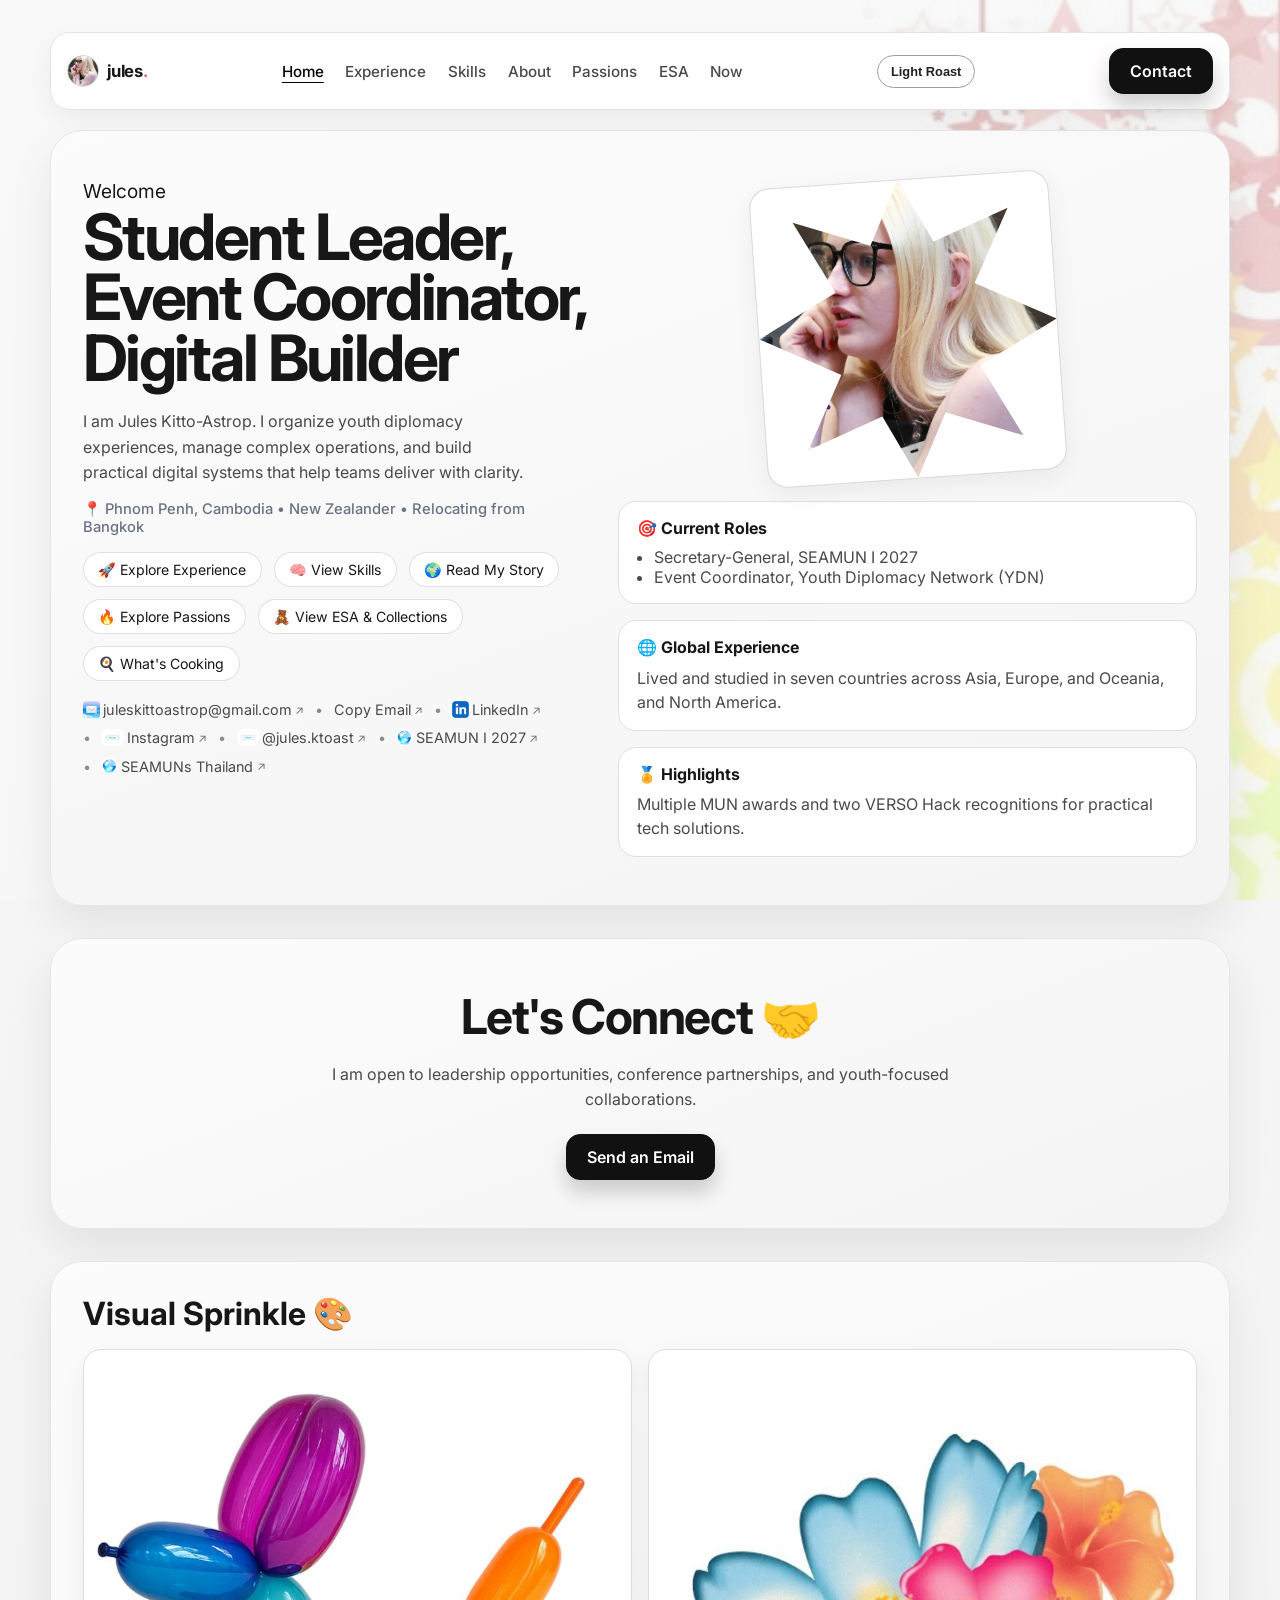
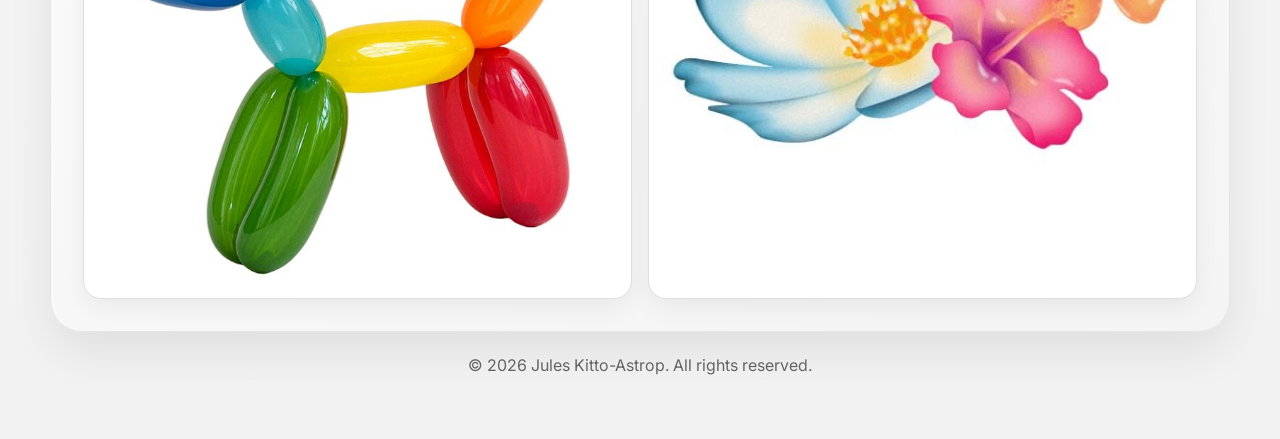
==== commit 557176ed: "Add branded social icons and personal Instagram link. Upgrade homepage social links with custom icon" ====
--- a/index.html
+++ b/index.html
@@ -59,11 +59,31 @@
             <a href="now.html">🍳 What's Cooking</a>
           </div>
           <div class="social-row">
-            <a href="mailto:juleskittoastrop@gmail.com">juleskittoastrop@gmail.com</a>
+            <a href="mailto:juleskittoastrop@gmail.com">
+              <img class="social-icon-email" src="assets/email-icon.png" alt="" aria-hidden="true" />
+              juleskittoastrop@gmail.com
+            </a>
             <a href="#" data-copy-text="juleskittoastrop@gmail.com">Copy Email</a>
-            <a href="https://www.linkedin.com/in/jules-kitto-astrop-10a693330" target="_blank" rel="noreferrer">LinkedIn</a>
-            <a href="https://seamun.com" target="_blank" rel="noreferrer">SEAMUN I 2027</a>
-            <a href="https://seamuns.site" target="_blank" rel="noreferrer">SEAMUNs Thailand</a>
+            <a href="https://www.linkedin.com/in/jules-kitto-astrop-10a693330" target="_blank" rel="noreferrer">
+              <img class="social-icon-linkedin" src="assets/linkedin-icon.png" alt="" aria-hidden="true" />
+              LinkedIn
+            </a>
+            <a href="https://www.instagram.com/seamuns.th/" target="_blank" rel="noreferrer">
+              <img class="social-icon-instagram" src="assets/instagram-icon.png" alt="" aria-hidden="true" />
+              Instagram
+            </a>
+            <a href="https://www.instagram.com/jules.ktoast/" target="_blank" rel="noreferrer">
+              <img class="social-icon-instagram" src="assets/instagram-icon.png" alt="" aria-hidden="true" />
+              @jules.ktoast
+            </a>
+            <a href="https://seamun.com" target="_blank" rel="noreferrer">
+              <img class="social-icon-website" src="assets/website-icon.png" alt="" aria-hidden="true" />
+              SEAMUN I 2027
+            </a>
+            <a href="https://seamuns.site" target="_blank" rel="noreferrer">
+              <img class="social-icon-website" src="assets/website-icon.png" alt="" aria-hidden="true" />
+              SEAMUNs Thailand
+            </a>
           </div>
         </div>
 
--- a/styles.css
+++ b/styles.css
@@ -284,6 +284,38 @@
   margin-right: 0.45rem;
   color: #8c8c8c;
   text-decoration: none;
+}
+
+.social-icon-email {
+  width: 1.05rem;
+  height: 1.05rem;
+  border-radius: 3px;
+  object-fit: cover;
+  flex-shrink: 0;
+}
+
+.social-icon-website {
+  width: 1.05rem;
+  height: 1.05rem;
+  border-radius: 999px;
+  object-fit: cover;
+  flex-shrink: 0;
+}
+
+.social-icon-linkedin {
+  width: 1.05rem;
+  height: 1.05rem;
+  border-radius: 4px;
+  object-fit: cover;
+  flex-shrink: 0;
+}
+
+.social-icon-instagram {
+  width: 1.4rem;
+  height: 1.05rem;
+  border-radius: 6px;
+  object-fit: cover;
+  flex-shrink: 0;
 }
 
 .toast-stack {
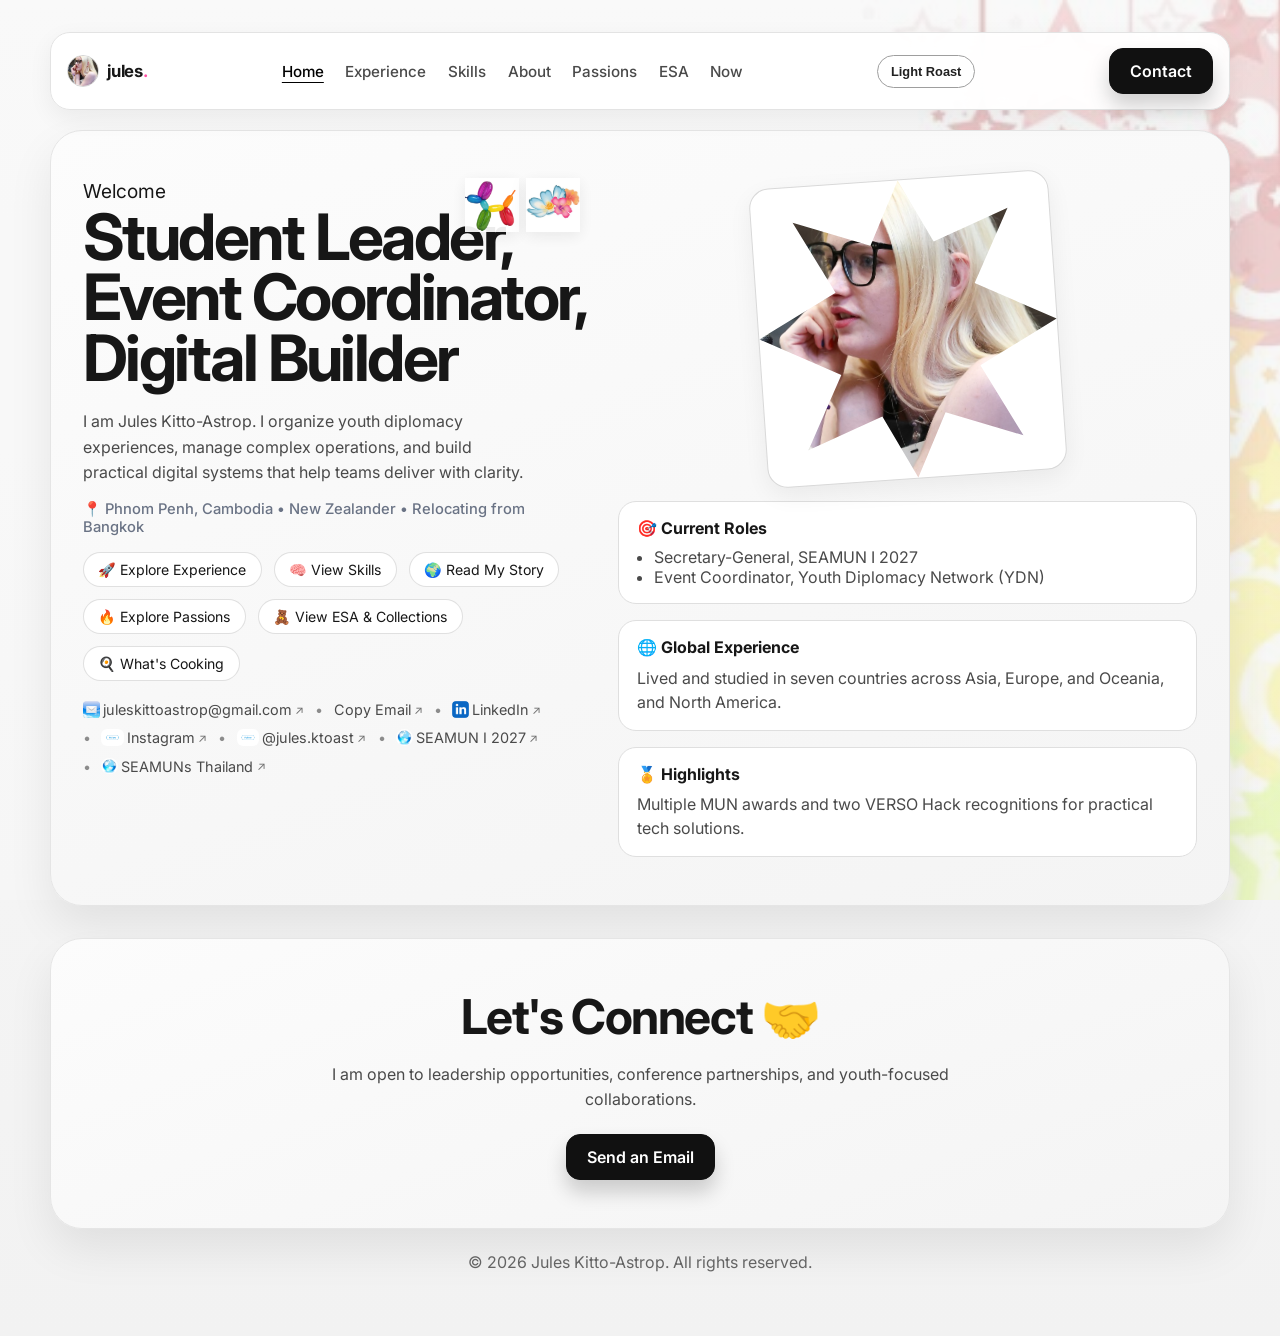
==== commit a985ff59: "Refactor large graphic blocks into subtle trinket accents. Replace oversized showcase sections with " ====
--- a/index.html
+++ b/index.html
@@ -44,6 +44,10 @@
         <div class="hero-copy">
           <p class="eyebrow">Welcome</p>
           <h1>Student Leader, Event Coordinator, Digital Builder</h1>
+          <div class="trinket-burst" aria-hidden="true">
+            <img src="assets/graphic-balloon-dog.png" alt="" />
+            <img src="assets/graphic-flowers.png" alt="" />
+          </div>
           <p class="hero-description">
             I am Jules Kitto-Astrop. I organize youth diplomacy experiences,
             manage complex operations, and build practical digital systems that
@@ -124,17 +128,6 @@
         <a href="mailto:juleskittoastrop@gmail.com" class="cta-button">Send an Email</a>
       </section>
 
-      <section class="shell-card info-panel reveal-target graphic-showcase">
-        <h2>Visual Sprinkle 🎨</h2>
-        <div class="graphic-showcase-grid">
-          <article class="graphic-chip">
-            <img src="assets/graphic-balloon-dog.png" alt="Colorful balloon dog graphic" />
-          </article>
-          <article class="graphic-chip">
-            <img src="assets/graphic-flowers.png" alt="Colorful flower graphic cluster" />
-          </article>
-        </div>
-      </section>
     </main>
 
     <footer>
--- a/styles.css
+++ b/styles.css
@@ -225,6 +225,29 @@
   margin: 1.25rem 0;
   color: var(--muted);
   line-height: 1.6;
+}
+
+.hero-copy,
+.page-intro {
+  position: relative;
+}
+
+.trinket-burst {
+  position: absolute;
+  right: 0.4rem;
+  top: -0.1rem;
+  display: inline-flex;
+  align-items: center;
+  gap: 0.45rem;
+  pointer-events: none;
+  opacity: 0.92;
+}
+
+.trinket-burst img {
+  width: 54px;
+  height: 54px;
+  object-fit: contain;
+  filter: drop-shadow(0 4px 8px rgba(0, 0, 0, 0.08));
 }
 
 .hero-meta {
@@ -922,27 +945,6 @@
   border-bottom: 1px solid #151515;
 }
 
-.graphic-showcase-grid {
-  display: grid;
-  grid-template-columns: repeat(2, minmax(0, 1fr));
-  gap: 1rem;
-}
-
-.graphic-chip {
-  background: #ffffff;
-  border: 1px solid #dedede;
-  border-radius: 18px;
-  padding: 0.8rem;
-  box-shadow: var(--shadow-sm);
-}
-
-.graphic-chip img {
-  width: 100%;
-  height: auto;
-  display: block;
-  border-radius: 12px;
-}
-
 .contact-section {
   padding: clamp(1.5rem, 5vw, 3rem);
   text-align: center;
@@ -1038,8 +1040,10 @@
     grid-template-columns: 1fr;
   }
 
-  .graphic-showcase-grid {
-    grid-template-columns: 1fr;
+  .trinket-burst {
+    position: static;
+    margin-top: 0.45rem;
+    margin-bottom: 0.2rem;
   }
 
   .experience-logo {
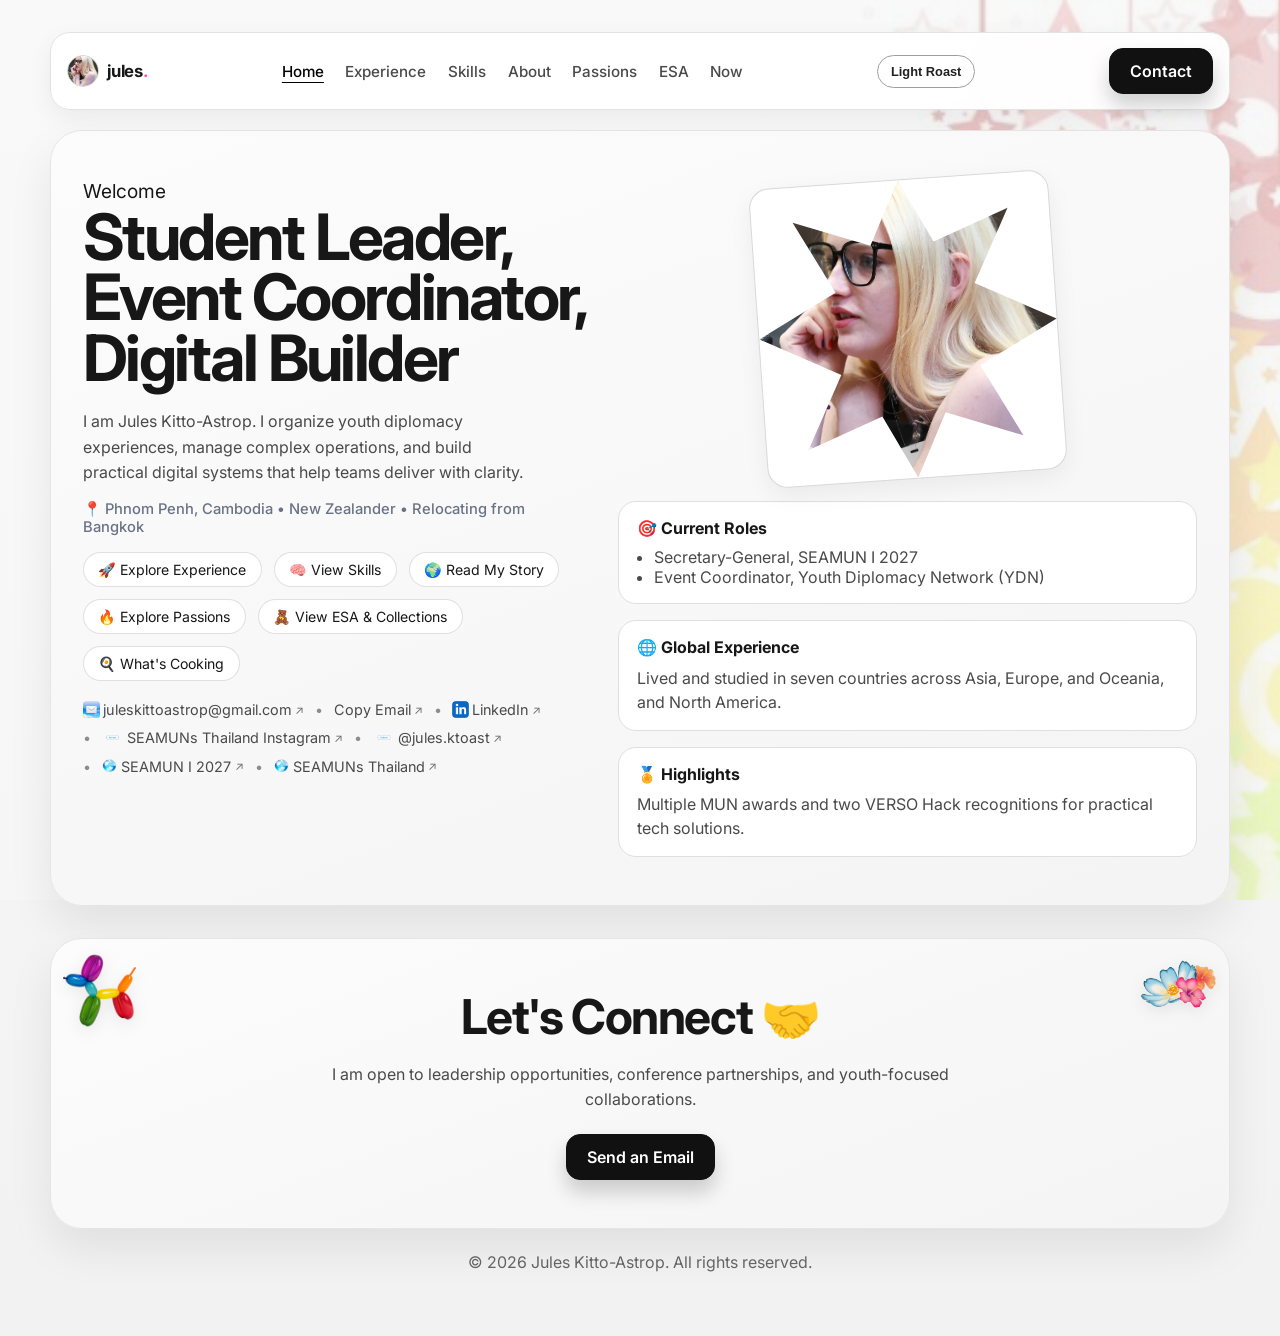
==== commit c5c67c47: "Move decorative trinkets to connect card corners and relabel Instagram link. Co-authored-by: Cursor " ====
--- a/index.html
+++ b/index.html
@@ -44,10 +44,6 @@
         <div class="hero-copy">
           <p class="eyebrow">Welcome</p>
           <h1>Student Leader, Event Coordinator, Digital Builder</h1>
-          <div class="trinket-burst" aria-hidden="true">
-            <img src="assets/graphic-balloon-dog.png" alt="" />
-            <img src="assets/graphic-flowers.png" alt="" />
-          </div>
           <p class="hero-description">
             I am Jules Kitto-Astrop. I organize youth diplomacy experiences,
             manage complex operations, and build practical digital systems that
@@ -74,7 +70,7 @@
             </a>
             <a href="https://www.instagram.com/seamuns.th/" target="_blank" rel="noreferrer">
               <img class="social-icon-instagram" src="assets/instagram-icon.png" alt="" aria-hidden="true" />
-              Instagram
+              SEAMUNs Thailand Instagram
             </a>
             <a href="https://www.instagram.com/jules.ktoast/" target="_blank" rel="noreferrer">
               <img class="social-icon-instagram" src="assets/instagram-icon.png" alt="" aria-hidden="true" />
@@ -120,6 +116,10 @@
       </section>
 
       <section class="contact-section shell-card reveal-target">
+        <div class="connect-corner-trinkets" aria-hidden="true">
+          <img class="connect-corner-trinket left" src="assets/graphic-balloon-dog.png" alt="" />
+          <img class="connect-corner-trinket right" src="assets/graphic-flowers.png" alt="" />
+        </div>
         <h2>Let's Connect 🤝</h2>
         <p>
           I am open to leadership opportunities, conference partnerships, and
--- a/styles.css
+++ b/styles.css
@@ -82,6 +82,100 @@
   border-color: rgba(255, 255, 255, 0.12);
 }
 
+:root[data-theme="dark"] .site-nav a {
+  color: #c3c8d1;
+}
+
+:root[data-theme="dark"] .site-nav a.nav-current,
+:root[data-theme="dark"] .site-nav a:hover,
+:root[data-theme="dark"] .site-nav a:focus-visible {
+  color: #ffffff;
+}
+
+:root[data-theme="dark"] .shell-card {
+  background: linear-gradient(160deg, #1a1d22, #15181d);
+  border-color: rgba(255, 255, 255, 0.12);
+}
+
+:root[data-theme="dark"] .hero-meta,
+:root[data-theme="dark"] .browser-content .intro,
+:root[data-theme="dark"] .browser-bar p,
+:root[data-theme="dark"] footer {
+  color: #b2b8c2;
+}
+
+:root[data-theme="dark"] .quick-links a,
+:root[data-theme="dark"] .floating-tags span,
+:root[data-theme="dark"] .stat-card,
+:root[data-theme="dark"] .browser-frame,
+:root[data-theme="dark"] .work-card,
+:root[data-theme="dark"] .service-grid article,
+:root[data-theme="dark"] .graphic-chip,
+:root[data-theme="dark"] .passport-section .passport-frame,
+:root[data-theme="dark"] .esa-fun-fact-icon,
+:root[data-theme="dark"] .esa-fun-fact-text,
+:root[data-theme="dark"] .journey-country-popup,
+:root[data-theme="dark"] .timeline-node,
+:root[data-theme="dark"] .journey-zoom-button {
+  background: #22262d;
+  border-color: rgba(255, 255, 255, 0.16);
+  color: var(--text);
+}
+
+:root[data-theme="dark"] .quick-links a,
+:root[data-theme="dark"] .work-card a {
+  color: #d9dee7;
+}
+
+:root[data-theme="dark"] .work-card a {
+  border-bottom-color: #d9dee7;
+}
+
+:root[data-theme="dark"] .service-grid p,
+:root[data-theme="dark"] .work-card p,
+:root[data-theme="dark"] .work-card ul,
+:root[data-theme="dark"] .stat-card p,
+:root[data-theme="dark"] .stat-card ul,
+:root[data-theme="dark"] .timeline-grade,
+:root[data-theme="dark"] .journey-country-popup p {
+  color: #c2c8d2;
+}
+
+:root[data-theme="dark"] .browser-bar {
+  border-bottom-color: rgba(255, 255, 255, 0.14);
+}
+
+:root[data-theme="dark"] .browser-bar span:nth-child(1) {
+  background: #d46b6b;
+}
+
+:root[data-theme="dark"] .browser-bar span:nth-child(2) {
+  background: #d4bb6b;
+}
+
+:root[data-theme="dark"] .browser-bar span:nth-child(3) {
+  background: #7fd48e;
+}
+
+:root[data-theme="dark"] .journey-map-wrap {
+  border-color: rgba(255, 255, 255, 0.18);
+  background:
+    radial-gradient(circle at 10% 18%, rgba(73, 119, 173, 0.22), transparent 36%),
+    radial-gradient(circle at 82% 78%, rgba(54, 150, 138, 0.2), transparent 38%),
+    linear-gradient(180deg, #1e2229, #171a20);
+}
+
+:root[data-theme="dark"] .journey-play-button,
+:root[data-theme="dark"] .cta-button {
+  background: #f2f2f2;
+  border-color: #f2f2f2;
+  color: #111214;
+}
+
+:root[data-theme="dark"] .journey-map-lines polyline {
+  stroke: #a9bfdc;
+}
+
 .logo {
   display: inline-flex;
   align-items: center;
@@ -248,6 +342,54 @@
   height: 54px;
   object-fit: contain;
   filter: drop-shadow(0 4px 8px rgba(0, 0, 0, 0.08));
+}
+
+.passions-trinket .balloon-dog-trinket {
+  width: 72px;
+  height: 72px;
+  mix-blend-mode: screen;
+}
+
+.passions-intro {
+  overflow: hidden;
+  padding-right: clamp(8.5rem, 24vw, 15rem);
+}
+
+.passions-intro .passions-trinket {
+  top: 0.6rem;
+  bottom: 0.6rem;
+  right: 0.8rem;
+  height: auto;
+  display: flex;
+  align-items: center;
+}
+
+.passions-intro .passions-trinket .balloon-dog-trinket {
+  width: auto;
+  height: 100%;
+  max-height: 210px;
+  max-width: min(34vw, 240px);
+}
+
+.now-intro {
+  overflow: hidden;
+  padding-right: clamp(8.5rem, 24vw, 15rem);
+}
+
+.now-intro .now-trinket {
+  top: 0.6rem;
+  bottom: 0.6rem;
+  right: 0.8rem;
+  height: auto;
+  display: flex;
+  align-items: center;
+}
+
+.now-intro .now-trinket .flowers-trinket {
+  width: auto;
+  height: 100%;
+  max-height: 210px;
+  max-width: min(34vw, 240px);
 }
 
 .hero-meta {
@@ -598,6 +740,17 @@
   line-height: 1.55;
 }
 
+.service-grid ul {
+  margin: 0.65rem 0 0;
+  padding-left: 1.1rem;
+  color: var(--muted);
+  line-height: 1.55;
+}
+
+.service-grid li + li {
+  margin-top: 0.35rem;
+}
+
 .esa-feature-card img {
   width: 100%;
   max-width: 190px;
@@ -946,8 +1099,31 @@
 }
 
 .contact-section {
+  position: relative;
+  overflow: hidden;
   padding: clamp(1.5rem, 5vw, 3rem);
   text-align: center;
+}
+
+.connect-corner-trinkets {
+  pointer-events: none;
+}
+
+.connect-corner-trinket {
+  position: absolute;
+  top: 0.65rem;
+  width: 78px;
+  height: 78px;
+  object-fit: contain;
+  filter: drop-shadow(0 4px 8px rgba(0, 0, 0, 0.08));
+}
+
+.connect-corner-trinket.left {
+  left: 0.75rem;
+}
+
+.connect-corner-trinket.right {
+  right: 0.75rem;
 }
 
 .contact-section h2 {
@@ -1046,6 +1222,61 @@
     margin-bottom: 0.2rem;
   }
 
+  .connect-corner-trinket {
+    width: 58px;
+    height: 58px;
+    top: 0.5rem;
+  }
+
+  .connect-corner-trinket.left {
+    left: 0.5rem;
+  }
+
+  .connect-corner-trinket.right {
+    right: 0.5rem;
+  }
+
+  .passions-trinket .balloon-dog-trinket {
+    width: 64px;
+    height: 64px;
+  }
+
+  .passions-intro {
+    padding-right: clamp(1.6rem, 5vw, 2.8rem);
+  }
+
+  .passions-intro .passions-trinket {
+    position: static;
+    margin-top: 0.45rem;
+    margin-bottom: 0.2rem;
+    display: block;
+  }
+
+  .passions-intro .passions-trinket .balloon-dog-trinket {
+    width: 96px;
+    height: 96px;
+    max-width: none;
+    max-height: none;
+  }
+
+  .now-intro {
+    padding-right: clamp(1.6rem, 5vw, 2.8rem);
+  }
+
+  .now-intro .now-trinket {
+    position: static;
+    margin-top: 0.45rem;
+    margin-bottom: 0.2rem;
+    display: block;
+  }
+
+  .now-intro .now-trinket .flowers-trinket {
+    width: 96px;
+    height: 96px;
+    max-width: none;
+    max-height: none;
+  }
+
   .experience-logo {
     width: 62px;
     height: 62px;
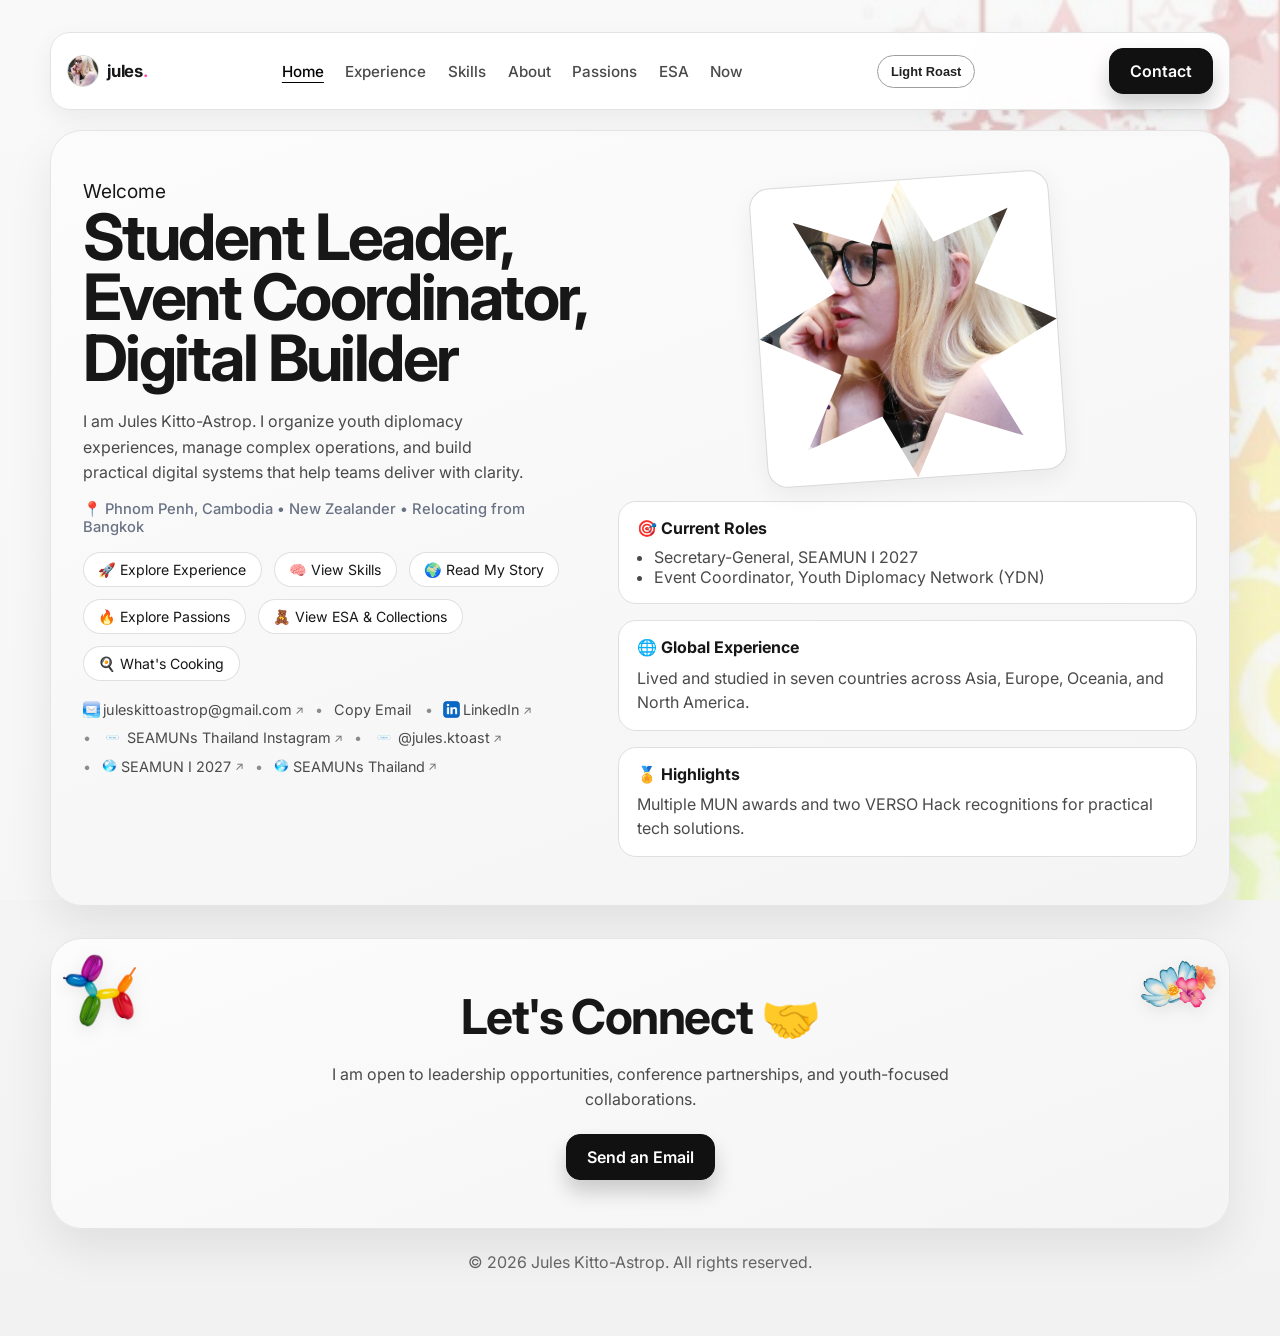
==== commit ff48248b: "Fix duplicate "and" in global experience region list on homepage. Use a clean four-region list: Asia" ====
--- a/index.html
+++ b/index.html
@@ -101,7 +101,7 @@
           <article class="stat-card">
             <h3>🌐 Global Experience</h3>
             <p>
-              Lived and studied in seven countries across Asia, Europe, and
+              Lived and studied in seven countries across Asia, Europe,
               Oceania, and North America.
             </p>
           </article>
--- a/styles.css
+++ b/styles.css
@@ -112,6 +112,12 @@
 :root[data-theme="dark"] .service-grid article,
 :root[data-theme="dark"] .graphic-chip,
 :root[data-theme="dark"] .passport-section .passport-frame,
+:root[data-theme="dark"] .passport-stamp,
+:root[data-theme="dark"] .lego-owned-set,
+:root[data-theme="dark"] .snackles-owned-item,
+:root[data-theme="dark"] .lego-set-counter,
+:root[data-theme="dark"] .lego-set-counter-tag,
+:root[data-theme="dark"] .lego-tag-count,
 :root[data-theme="dark"] .esa-fun-fact-icon,
 :root[data-theme="dark"] .esa-fun-fact-text,
 :root[data-theme="dark"] .journey-country-popup,
@@ -120,6 +126,10 @@
   background: #22262d;
   border-color: rgba(255, 255, 255, 0.16);
   color: var(--text);
+}
+
+:root[data-theme="dark"] .passport-stamp {
+  border-color: rgba(255, 255, 255, 0.28);
 }
 
 :root[data-theme="dark"] .quick-links a,
@@ -392,6 +402,69 @@
   max-width: min(34vw, 240px);
 }
 
+.experience-intro {
+  overflow: hidden;
+  padding-right: clamp(10rem, 25vw, 15rem);
+}
+
+.experience-intro .experience-trinket {
+  top: 0.6rem;
+  bottom: 0.6rem;
+  right: 0.8rem;
+  height: auto;
+  display: flex;
+  align-items: center;
+}
+
+.experience-intro .experience-trinket .business-cat-trinket {
+  width: auto;
+  height: 100%;
+  max-height: 220px;
+  max-width: min(36vw, 260px);
+}
+
+.skills-intro {
+  overflow: hidden;
+  padding-right: clamp(10rem, 25vw, 15rem);
+}
+
+.skills-intro .skills-trinket {
+  top: 0.6rem;
+  bottom: 0.6rem;
+  right: 0.8rem;
+  height: auto;
+  display: flex;
+  align-items: center;
+}
+
+.skills-intro .skills-trinket .skills-heart-trinket {
+  width: auto;
+  height: 100%;
+  max-height: 220px;
+  max-width: min(36vw, 260px);
+}
+
+.about-intro {
+  overflow: hidden;
+  padding-right: clamp(10rem, 26vw, 16rem);
+}
+
+.about-intro .about-trinket {
+  top: 0.6rem;
+  bottom: 0.6rem;
+  right: 0.8rem;
+  height: auto;
+  display: flex;
+  align-items: center;
+}
+
+.about-intro .about-trinket .about-globe-trinket {
+  width: auto;
+  height: 100%;
+  max-height: 230px;
+  max-width: min(38vw, 280px);
+}
+
 .hero-meta {
   margin: -0.35rem 0 1rem;
   color: #6a7385;
@@ -442,6 +515,10 @@
   font-size: 0.72rem;
   opacity: 0.78;
   text-decoration: none;
+}
+
+.social-row a[data-copy-text]::after {
+  content: "";
 }
 
 .social-row a + a::before {
@@ -688,6 +765,134 @@
   font-size: clamp(1.35rem, 3.2vw, 2rem);
 }
 
+.collection-tabs-panel h2 {
+  margin-bottom: 0.85rem;
+}
+
+.collection-subtabs {
+  display: flex;
+  flex-wrap: wrap;
+  gap: 0.45rem;
+  margin-bottom: 1rem;
+  padding: 0.28rem;
+  border: 1px solid var(--line);
+  border-radius: 999px;
+  background: color-mix(in srgb, var(--surface) 90%, var(--text) 10%);
+  width: fit-content;
+  max-width: 100%;
+}
+
+.collection-subtab {
+  appearance: none;
+  border: 0;
+  border-radius: 999px;
+  background: transparent;
+  color: var(--muted);
+  font: inherit;
+  font-size: 0.82rem;
+  font-weight: 700;
+  line-height: 1;
+  padding: 0.55rem 0.95rem;
+  cursor: pointer;
+  transition: background 0.18s ease, color 0.18s ease, box-shadow 0.18s ease;
+}
+
+.collection-subtab:hover,
+.collection-subtab:focus-visible {
+  color: var(--text);
+  outline: none;
+}
+
+.collection-subtab.is-active {
+  background: var(--surface);
+  color: var(--text);
+  box-shadow: var(--shadow-sm);
+}
+
+.collection-tab-panels {
+  margin-top: 0.15rem;
+}
+
+.collection-tab-panel[hidden] {
+  display: none;
+}
+
+.collection-tab-panel .work-card {
+  margin-top: 0;
+}
+
+.collection-tab-panel .lego-set-counter,
+.collection-tab-panel .lego-catalog,
+.collection-tab-panel .snackles-owned-grid {
+  margin-top: 0.85rem;
+}
+
+.lego-catalog {
+  margin-top: 0.85rem;
+}
+
+.lego-subtabs {
+  display: flex;
+  flex-wrap: wrap;
+  gap: 0.38rem;
+  margin-bottom: 0.85rem;
+  padding: 0.24rem;
+  border: 1px solid var(--line);
+  border-radius: 12px;
+  background: color-mix(in srgb, var(--surface) 90%, var(--text) 10%);
+}
+
+.lego-subtab {
+  appearance: none;
+  border: 0;
+  border-radius: 8px;
+  background: transparent;
+  color: var(--muted);
+  font: inherit;
+  font-size: 0.72rem;
+  font-weight: 700;
+  line-height: 1.2;
+  padding: 0.45rem 0.68rem;
+  cursor: pointer;
+  transition: background 0.18s ease, color 0.18s ease, box-shadow 0.18s ease;
+}
+
+.lego-subtab:hover,
+.lego-subtab:focus-visible {
+  color: var(--text);
+  outline: none;
+}
+
+.lego-subtab.is-active {
+  background: var(--surface);
+  color: var(--text);
+  box-shadow: var(--shadow-sm);
+}
+
+.lego-subtab-panels {
+  margin-top: 0.1rem;
+}
+
+.lego-subtab-panel[hidden] {
+  display: none;
+}
+
+:root[data-theme="dark"] .lego-subtabs {
+  background: color-mix(in srgb, var(--surface) 82%, #ffffff 18%);
+}
+
+:root[data-theme="dark"] .lego-subtab.is-active {
+  background: #2a2a2a;
+}
+
+:root[data-theme="dark"] .collection-subtabs {
+  background: color-mix(in srgb, var(--surface) 82%, #ffffff 18%);
+}
+
+:root[data-theme="dark"] .collection-subtab.is-active {
+  background: #2a2a2a;
+}
+
 .passport-section .passport-frame {
   border: 1px solid #d9d9d9;
   border-radius: 28px;
@@ -695,6 +900,8 @@
   padding: 0.6rem;
   box-shadow: var(--shadow-sm);
   overflow: hidden;
+  width: min(320px, 100%);
+  margin: 0 auto 1rem;
 }
 
 .passport-section img {
@@ -702,6 +909,300 @@
   height: auto;
   display: block;
   border-radius: 22px;
+}
+
+.passport-stamps-title {
+  margin: 1.1rem 0 0.7rem;
+  font-size: 1rem;
+  letter-spacing: 0.02em;
+  text-transform: uppercase;
+  color: var(--muted);
+}
+
+.passport-stamp-grid {
+  display: grid;
+  grid-template-columns: repeat(auto-fit, minmax(150px, 1fr));
+  gap: 0.65rem;
+}
+
+.passport-stamp {
+  border: 1px dashed #b8bec8;
+  border-radius: 14px;
+  background: #f9fafb;
+  padding: 0.65rem 0.75rem;
+  min-height: 72px;
+  display: flex;
+  flex-direction: column;
+  justify-content: center;
+  transition: transform 0.22s ease, box-shadow 0.22s ease;
+  transform-origin: center;
+}
+
+.passport-stamp-country {
+  margin: 0;
+  font-weight: 700;
+  font-size: 0.92rem;
+}
+
+.passport-stamp-note {
+  margin: 0.2rem 0 0;
+  font-size: 0.78rem;
+  color: var(--muted);
+}
+
+.passport-stamp-image {
+  width: 100%;
+  max-width: 140px;
+  margin-top: 0.4rem;
+  border-radius: 10px;
+  align-self: center;
+  display: block;
+}
+
+.passport-stamp:hover {
+  transform: rotate(-3deg) translateY(-1px);
+  box-shadow: 0 8px 18px rgba(0, 0, 0, 0.12);
+}
+
+.lego-owned-grid {
+  margin-top: 1rem;
+  display: grid;
+  gap: 0.9rem;
+}
+
+.lego-set-counter {
+  margin-top: 0.85rem;
+  padding: 0.7rem 0.8rem;
+  border: 1px solid var(--line);
+  border-radius: 12px;
+  background: color-mix(in srgb, var(--surface) 90%, var(--text) 10%);
+}
+
+.lego-set-counter-total {
+  margin: 0;
+  font-size: 0.9rem;
+  font-weight: 700;
+  color: var(--text);
+}
+
+.lego-set-counter-tags {
+  margin: 0.55rem 0 0;
+  padding: 0;
+  list-style: none;
+  display: flex;
+  flex-wrap: wrap;
+  gap: 0.4rem;
+}
+
+.lego-set-counter-tag {
+  display: inline-flex;
+  align-items: center;
+  gap: 0.35rem;
+  padding: 0.2rem 0.45rem;
+  border: 1px solid var(--line);
+  border-radius: 999px;
+  font-size: 0.68rem;
+  background: var(--surface);
+}
+
+.lego-set-counter-tag-name {
+  color: var(--text);
+  font-weight: 600;
+}
+
+.lego-set-counter-tag-count {
+  color: var(--muted);
+  font-weight: 700;
+}
+
+.lego-tag-group {
+  display: grid;
+  gap: 0.5rem;
+}
+
+.lego-tag-heading {
+  margin: 0;
+  display: flex;
+  align-items: center;
+  justify-content: space-between;
+  gap: 0.5rem;
+  font-size: 0.86rem;
+  color: var(--text);
+  font-weight: 700;
+}
+
+.lego-tag-heading-label {
+  min-width: 0;
+}
+
+.lego-tag-count {
+  flex-shrink: 0;
+  padding: 0.12rem 0.42rem;
+  border-radius: 999px;
+  border: 1px solid var(--line);
+  font-size: 0.66rem;
+  color: var(--muted);
+  font-weight: 700;
+  background: var(--surface);
+}
+
+.lego-theme-grid {
+  display: grid;
+  grid-template-columns: repeat(auto-fill, minmax(125px, 1fr));
+  gap: 0.55rem;
+}
+
+.snackles-owned-grid {
+  margin-top: 0.75rem;
+  display: grid;
+  grid-template-columns: repeat(auto-fill, minmax(140px, 1fr));
+  gap: 0.55rem;
+}
+
+.snackles-owned-item {
+  border: 1px solid var(--line);
+  border-radius: 10px;
+  background: #f8f8f8;
+  padding: 0.4rem;
+  text-align: center;
+  box-shadow: var(--shadow-sm);
+}
+
+.snackles-owned-item img {
+  width: 100%;
+  aspect-ratio: 1 / 1;
+  object-fit: contain;
+  border-radius: 10px;
+  background: transparent;
+  display: block;
+}
+
+.snackles-owned-item .snackles-owned-item-name {
+  margin: 0.34rem 0 0;
+  color: var(--text);
+  font-size: 0.74rem;
+  font-weight: 700;
+  line-height: 1.25;
+}
+
+.snackles-set-series-tag {
+  display: inline-flex;
+  margin-top: 0.24rem;
+  padding: 0.13rem 0.38rem;
+  border-radius: 999px;
+  border: 1px solid var(--line);
+  background: color-mix(in srgb, var(--surface) 88%, var(--text) 12%);
+  color: var(--text);
+  font-size: 0.62rem;
+  font-weight: 700;
+  line-height: 1;
+}
+
+.snackles-set-shop-row {
+  margin-top: 0.28rem;
+  display: flex;
+  align-items: center;
+  justify-content: center;
+}
+
+.snackles-set-seller-link {
+  font-size: 0.66rem;
+  font-weight: 700;
+  text-decoration: none;
+  color: var(--text);
+  border-bottom: 1px solid var(--line);
+}
+
+.lego-owned-set {
+  border: 1px solid var(--line);
+  border-radius: 10px;
+  background: #f8f8f8;
+  padding: 0.4rem;
+  text-align: center;
+  box-shadow: var(--shadow-sm);
+}
+
+.lego-owned-set img {
+  width: 100%;
+  aspect-ratio: 1 / 1;
+  object-fit: contain;
+  border-radius: 10px;
+  background: transparent;
+  display: block;
+}
+
+.lego-owned-set p {
+  margin: 0.32rem 0 0;
+  font-size: 0.74rem;
+  color: var(--muted);
+  font-weight: 600;
+}
+
+.lego-set-shop-row {
+  margin-top: 0.28rem;
+  display: flex;
+  align-items: center;
+  justify-content: center;
+  gap: 0.42rem;
+  flex-wrap: wrap;
+}
+
+.lego-set-number,
+.lego-set-piece-count {
+  font-size: 0.66rem;
+  color: var(--muted);
+  font-weight: 600;
+}
+
+.lego-set-seller-link,
+.lego-set-retired {
+  font-size: 0.66rem;
+  font-weight: 700;
+  text-decoration: none;
+}
+
+.lego-set-seller-link {
+  color: var(--text);
+  border-bottom: 1px solid var(--line);
+}
+
+.lego-set-retired {
+  color: #8a5b5b;
+}
+
+.lego-owned-set .lego-owned-set-name {
+  color: var(--text);
+  font-size: 0.74rem;
+  font-weight: 700;
+  line-height: 1.25;
+  margin-top: 0.34rem;
+  min-height: 1.85rem;
+}
+
+.lego-set-series-tag {
+  display: inline-flex;
+  margin-top: 0.24rem;
+  padding: 0.13rem 0.38rem;
+  border-radius: 999px;
+  border: 1px solid var(--line);
+  background: color-mix(in srgb, var(--surface) 88%, var(--text) 12%);
+  color: var(--text);
+  font-size: 0.62rem;
+  font-weight: 700;
+  line-height: 1;
+}
+
+.lego-set-meta {
+  margin-top: 0.4rem;
+  text-align: left;
+}
+
+.lego-set-meta p {
+  margin: 0.18rem 0 0;
+  font-size: 0.72rem;
+  line-height: 1.35;
+  color: var(--muted);
+  font-weight: 500;
 }
 
 .info-grid {
@@ -1277,6 +1778,60 @@
     max-height: none;
   }
 
+  .experience-intro {
+    padding-right: clamp(1.6rem, 5vw, 2.8rem);
+  }
+
+  .experience-intro .experience-trinket {
+    position: static;
+    margin-top: 0.45rem;
+    margin-bottom: 0.2rem;
+    display: block;
+  }
+
+  .experience-intro .experience-trinket .business-cat-trinket {
+    width: 110px;
+    height: 110px;
+    max-width: none;
+    max-height: none;
+  }
+
+  .skills-intro {
+    padding-right: clamp(1.6rem, 5vw, 2.8rem);
+  }
+
+  .skills-intro .skills-trinket {
+    position: static;
+    margin-top: 0.45rem;
+    margin-bottom: 0.2rem;
+    display: block;
+  }
+
+  .skills-intro .skills-trinket .skills-heart-trinket {
+    width: 110px;
+    height: 110px;
+    max-width: none;
+    max-height: none;
+  }
+
+  .about-intro {
+    padding-right: clamp(1.6rem, 5vw, 2.8rem);
+  }
+
+  .about-intro .about-trinket {
+    position: static;
+    margin-top: 0.45rem;
+    margin-bottom: 0.2rem;
+    display: block;
+  }
+
+  .about-intro .about-trinket .about-globe-trinket {
+    width: 110px;
+    height: 110px;
+    max-width: none;
+    max-height: none;
+  }
+
   .experience-logo {
     width: 62px;
     height: 62px;
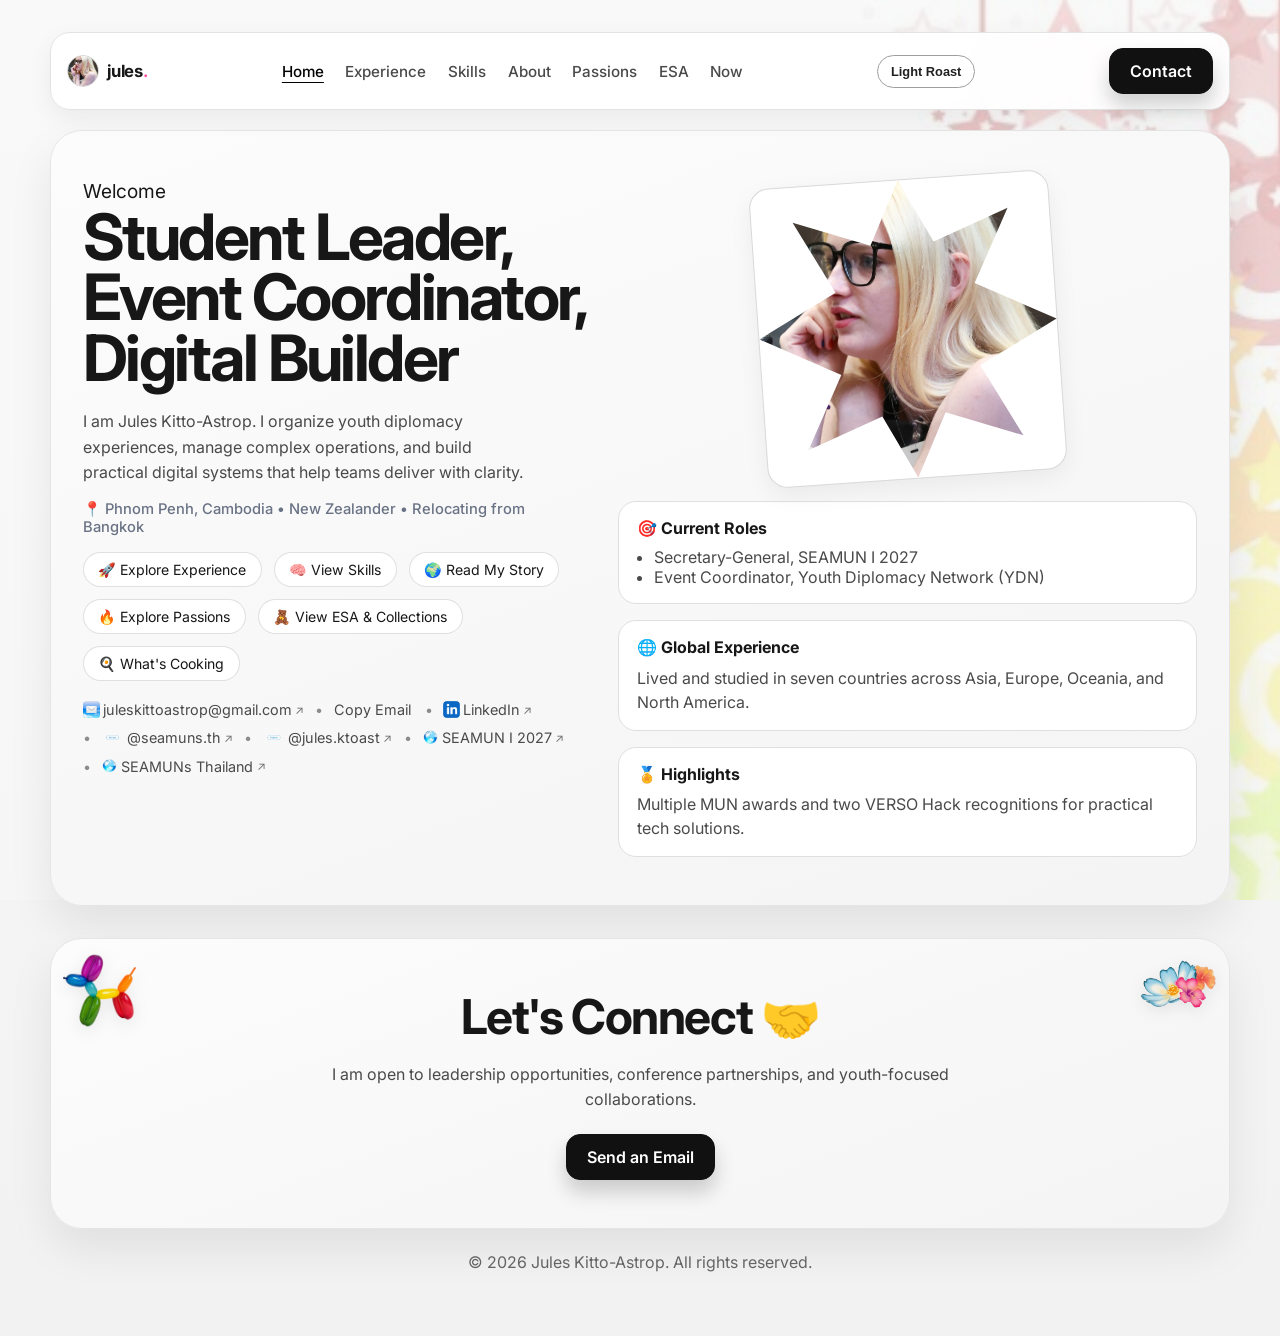
==== commit a221acba: "Update SEAMUNs Thailand Instagram link label to @seamuns.th. Match the homepage social link text to " ====
--- a/index.html
+++ b/index.html
@@ -70,7 +70,7 @@
             </a>
             <a href="https://www.instagram.com/seamuns.th/" target="_blank" rel="noreferrer">
               <img class="social-icon-instagram" src="assets/instagram-icon.png" alt="" aria-hidden="true" />
-              SEAMUNs Thailand Instagram
+              @seamuns.th
             </a>
             <a href="https://www.instagram.com/jules.ktoast/" target="_blank" rel="noreferrer">
               <img class="social-icon-instagram" src="assets/instagram-icon.png" alt="" aria-hidden="true" />
